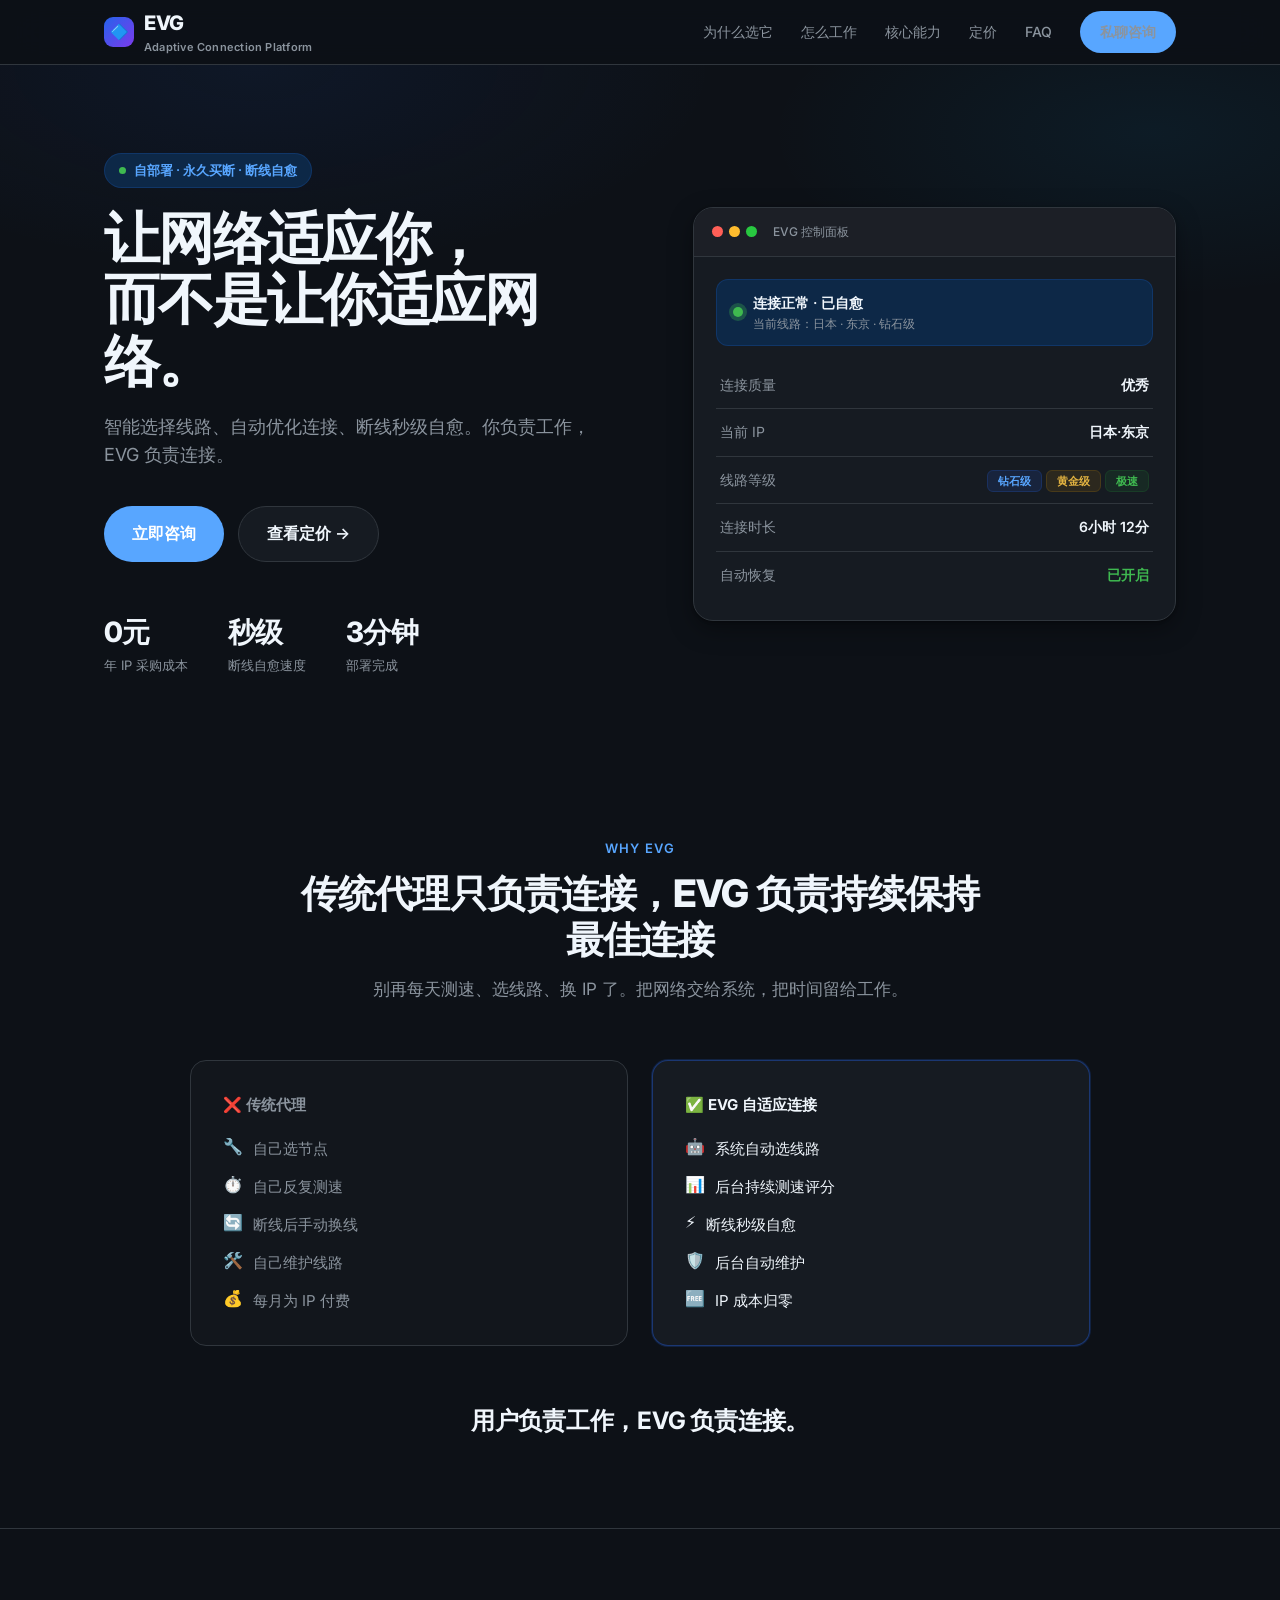
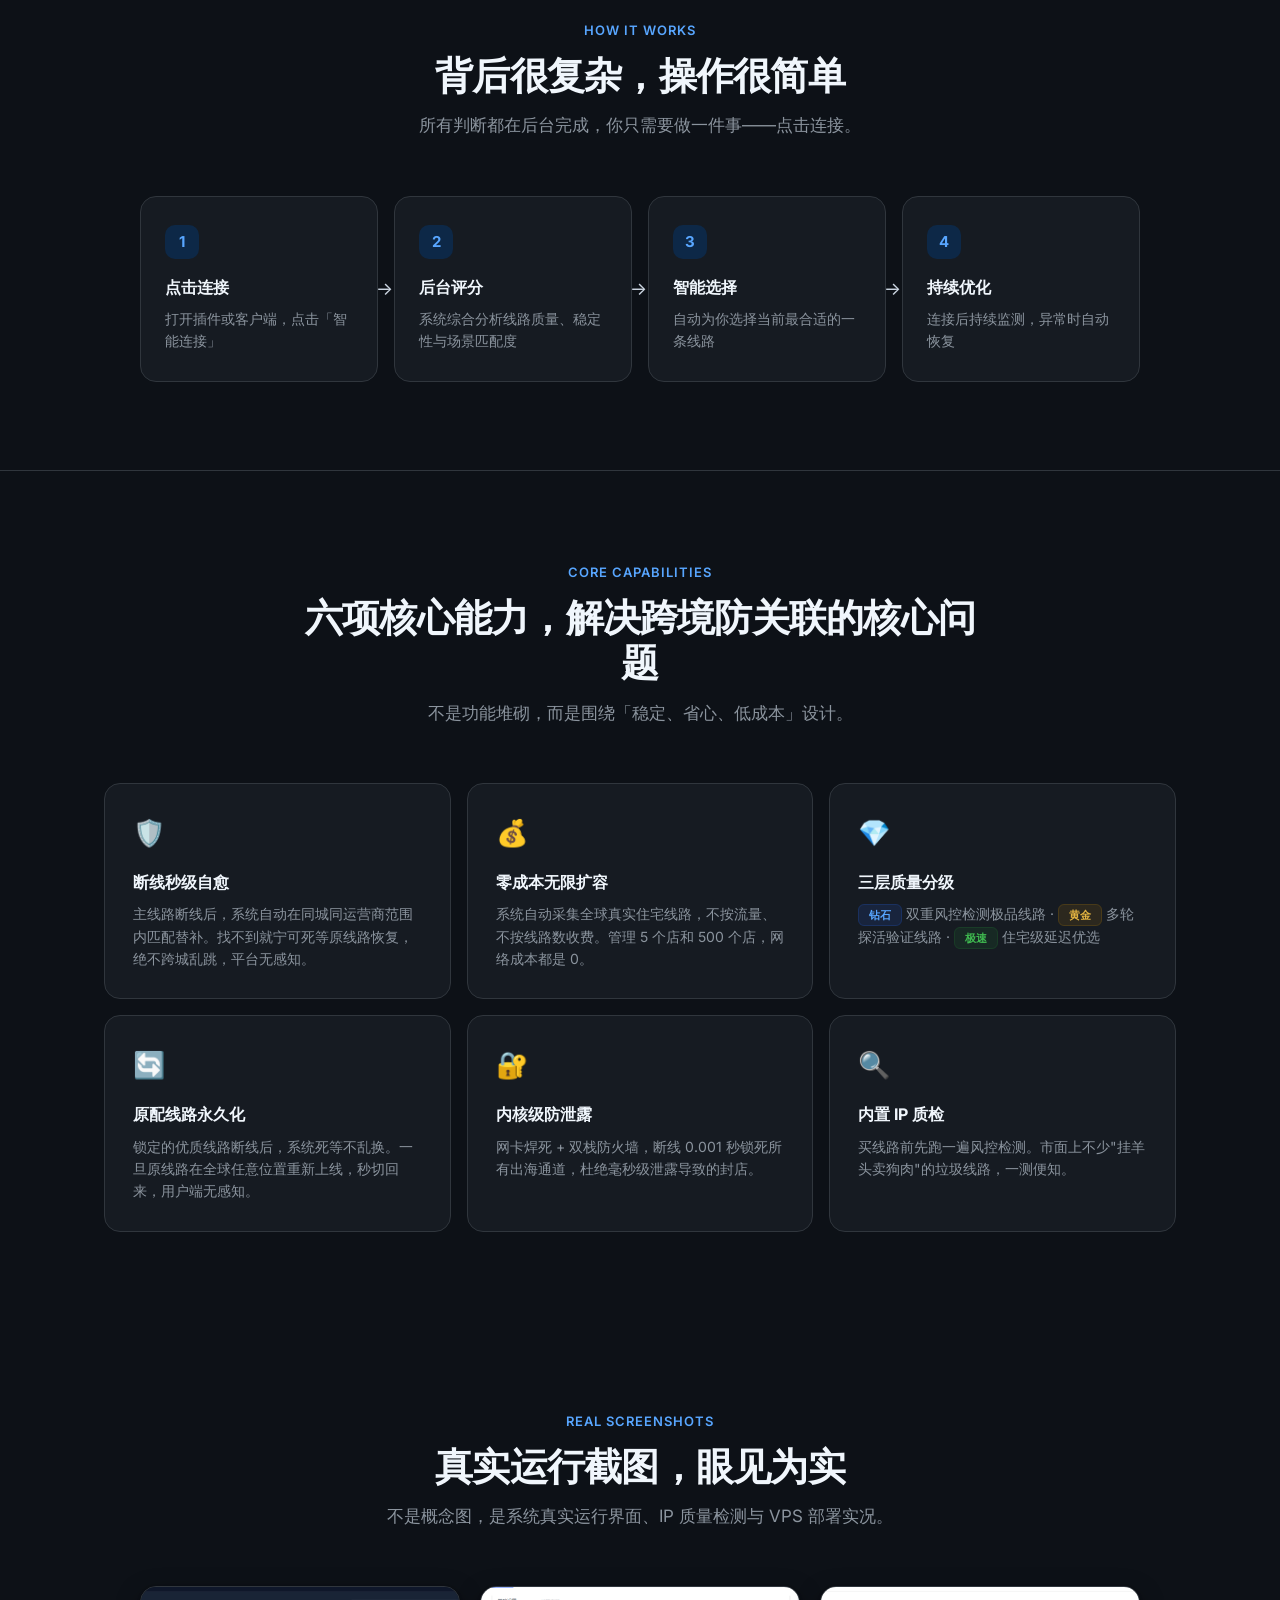
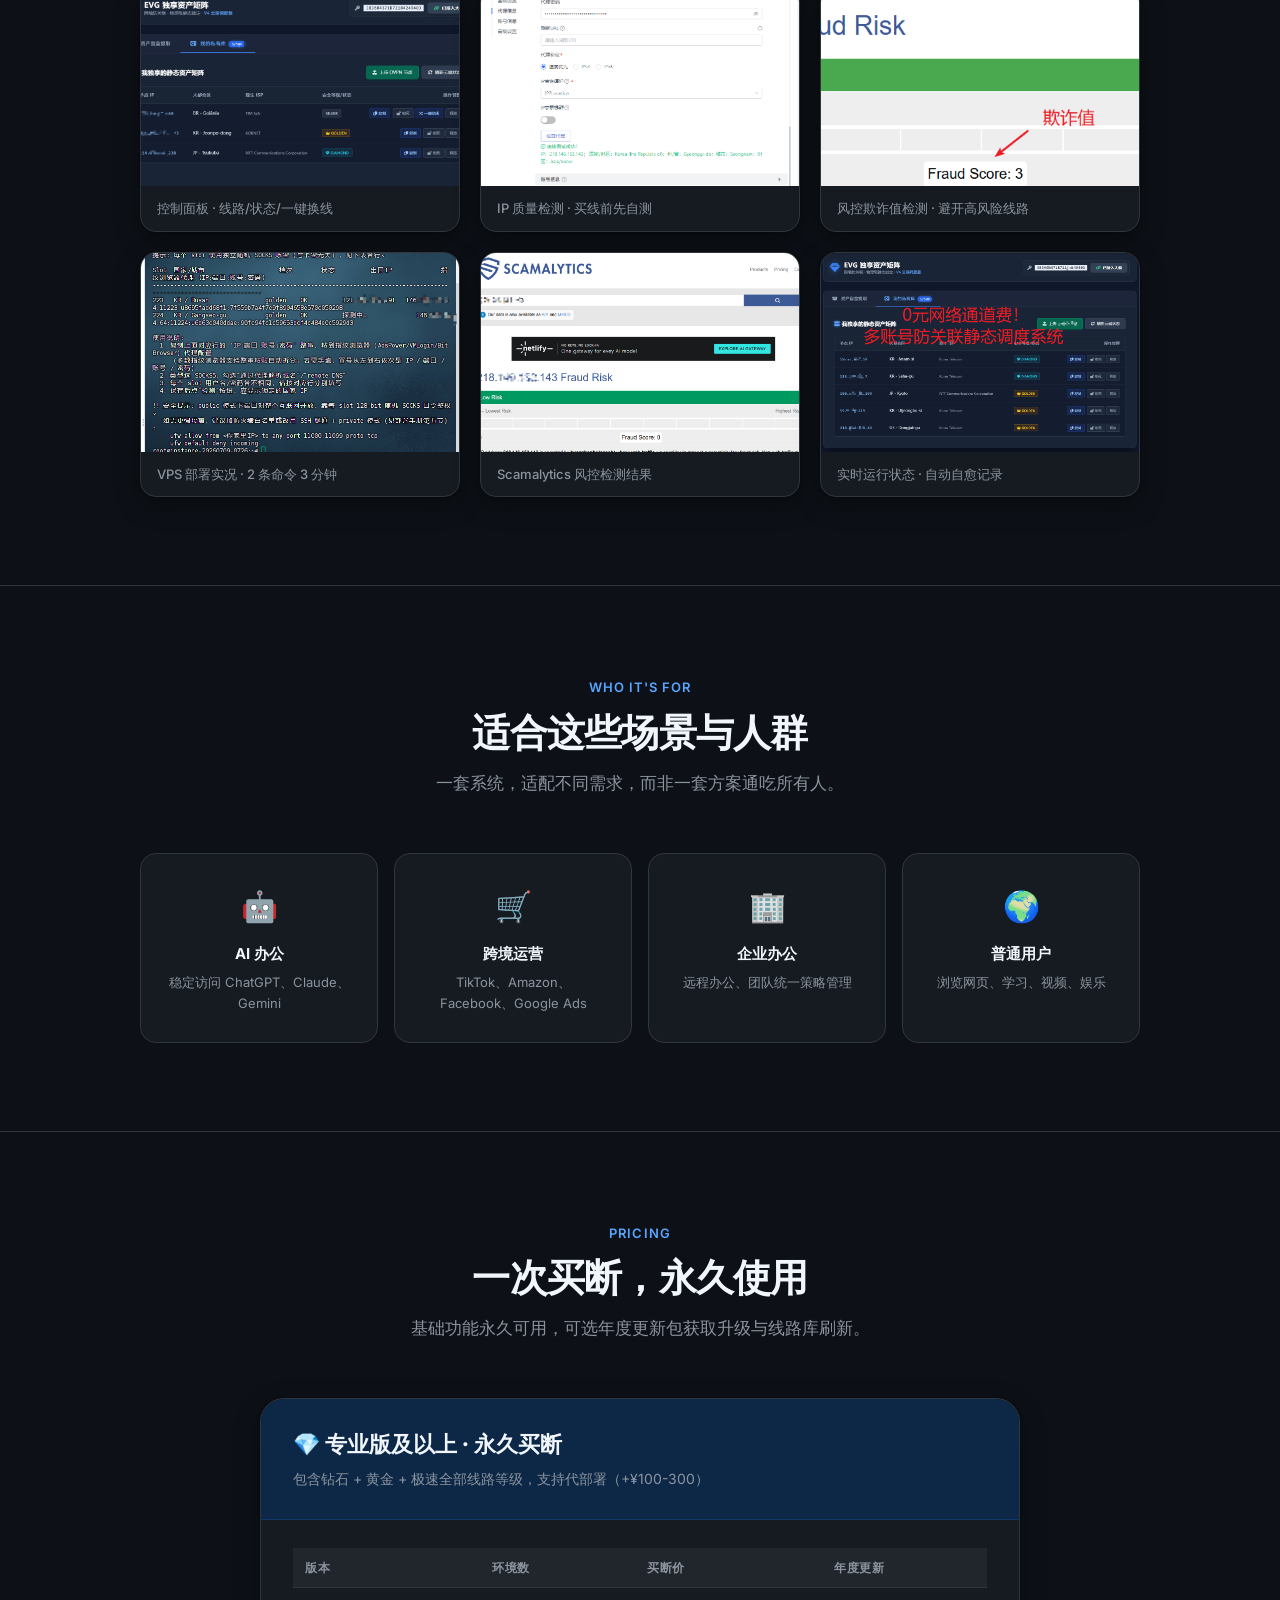
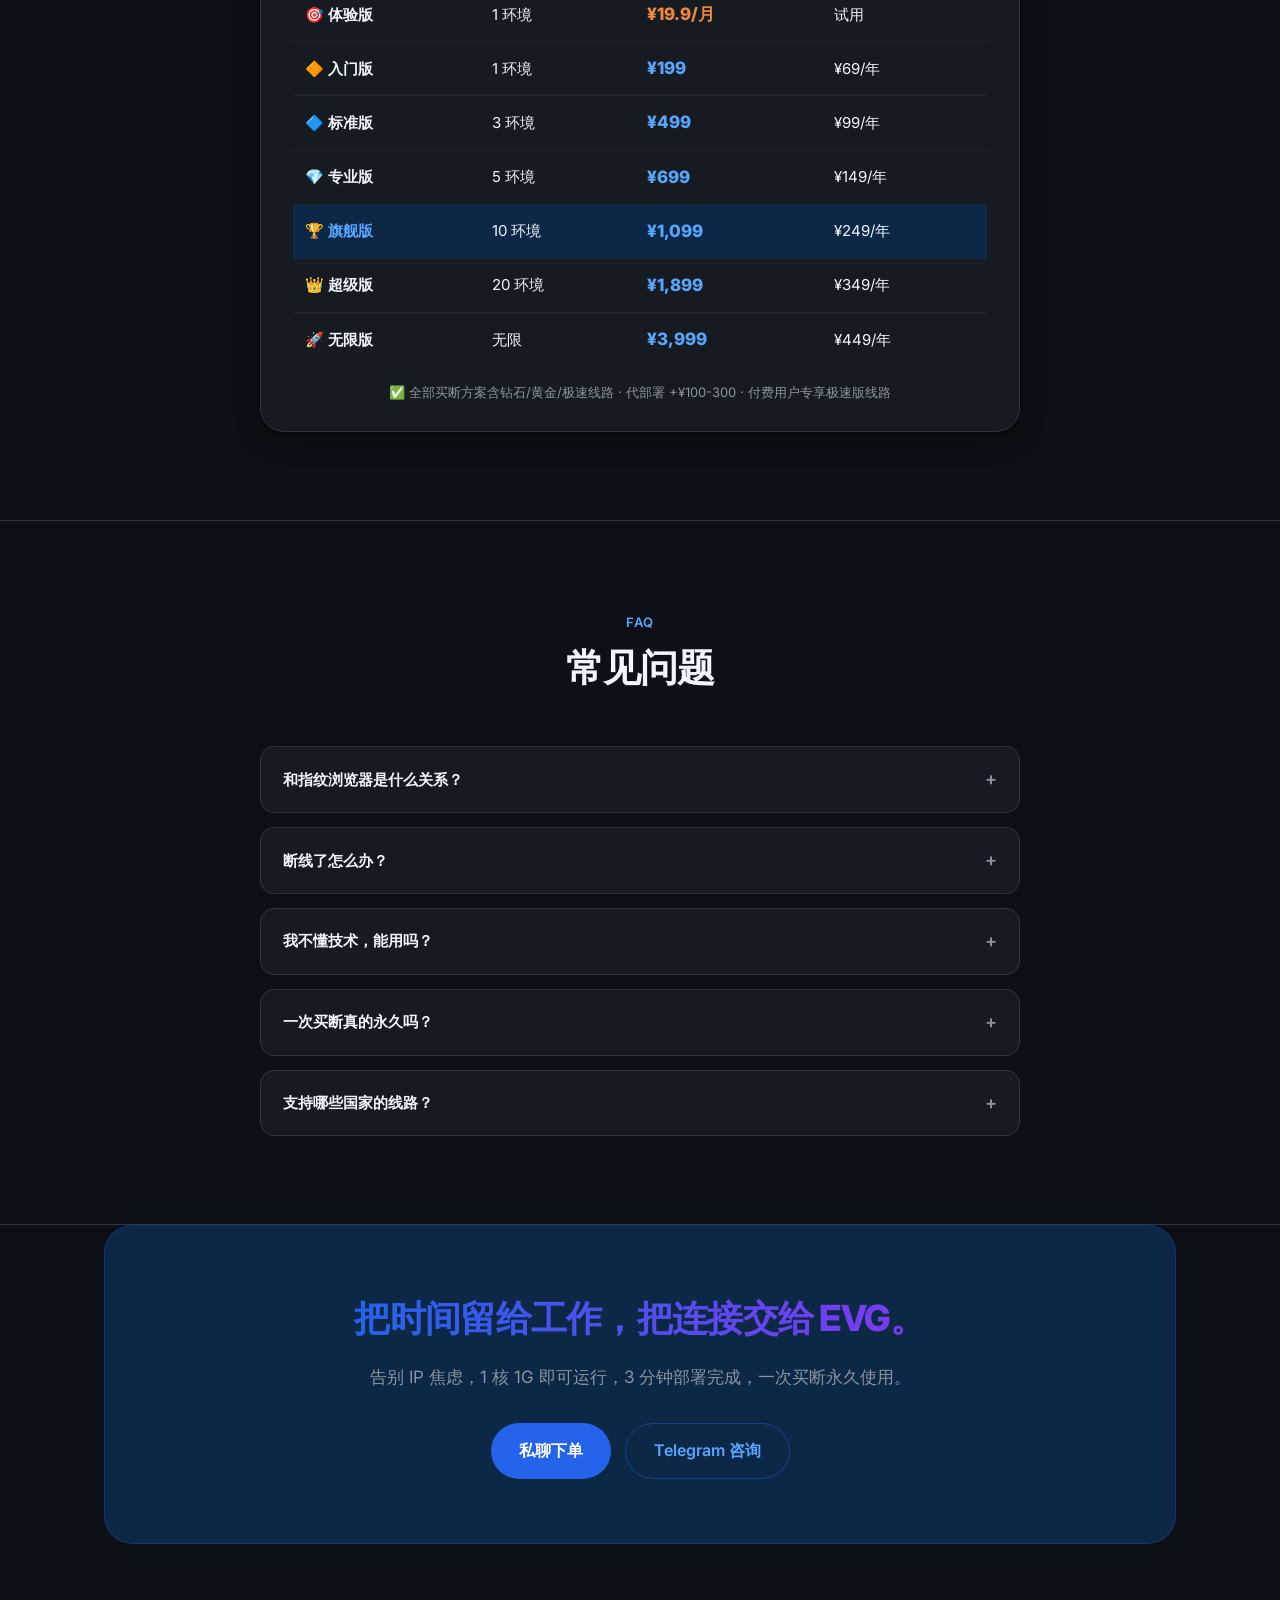
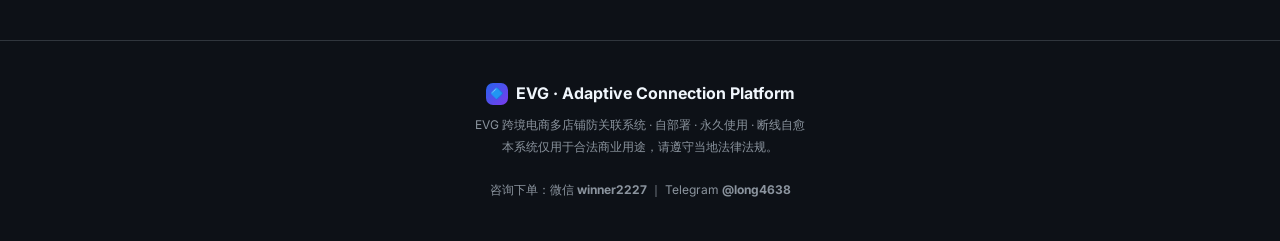
==== evg-landing.html @ 3be9b28b "Add files via upload" ====
<!DOCTYPE html>
<html lang="zh-CN">
<head>
<meta charset="UTF-8">
<meta name="viewport" content="width=device-width, initial-scale=1.0">
<title>EVG — 让网络适应你，而不是让你适应网络</title>
<meta name="description" content="EVG 自部署多店铺网络环境管理系统。自动选择线路、断线自愈、IP 成本归零，一次买断永久使用。">
<link rel="preconnect" href="https://fonts.googleapis.com">
<link rel="preconnect" href="https://fonts.gstatic.com" crossorigin>
<link href="https://fonts.googleapis.com/css2?family=Inter:wght@400;500;600;700;800&display=swap" rel="stylesheet">
<style>
  :root{
    --primary:#58a6ff;
    --primary-deep:#2563eb;
    --primary-soft:#0d2847;
    --accent:#2563eb;
    --success:#3fb950;
    --bg:#0d1117;
    --surface:#161b22;
    --surface-2:#21262d;
    --text:#f0f6fc;
    --muted:#8b949e;
    --border:#30363d;
    --radius:16px;
    --shadow:0 1px 3px rgba(0,0,0,.3),0 8px 24px rgba(0,0,0,.35);
    --maxw:1120px;
  }
  *{margin:0;padding:0;box-sizing:border-box}
  html{scroll-behavior:smooth}
  body{
    font-family:'Inter','HarmonyOS Sans','PingFang SC','Microsoft YaHei',system-ui,-apple-system,sans-serif;
    background:var(--bg);
    color:var(--text);
    line-height:1.6;
    -webkit-font-smoothing:antialiased;
    overflow-x:hidden;
  }
  .container{max-width:var(--maxw);margin:0 auto;padding:0 24px}
  a{color:var(--primary);text-decoration:none}

  /* Navigation */
  .nav{
    position:sticky;top:0;z-index:50;
    background:rgba(13,17,23,.85);
    backdrop-filter:saturate(180%) blur(20px);
    border-bottom:1px solid var(--border);
  }
  .nav-inner{display:flex;align-items:center;justify-content:space-between;height:64px}
  .logo{display:flex;align-items:center;gap:10px;font-weight:800;font-size:20px;letter-spacing:-.02em}
  .logo-mark{
    width:30px;height:30px;border-radius:9px;
    background:linear-gradient(135deg,#2563eb,#7c3aed);
    display:flex;align-items:center;justify-content:center;
    color:#fff;font-size:15px;
  }
  .logo-sub{font-size:11px;font-weight:600;color:var(--muted);letter-spacing:.02em}
  .nav-links{display:flex;gap:28px;align-items:center;font-size:14px;font-weight:500}
  .nav-links a{color:var(--muted);transition:color .2s}
  .nav-links a:hover{color:var(--text)}
  .nav-cta{
    background:var(--primary);color:#fff;font-weight:600;font-size:14px;
    padding:10px 20px;border-radius:999px;transition:background .2s,transform .15s;
  }
  .nav-cta:hover{background:#1d4ed8;transform:translateY(-1px)}
  .hamburger{display:none;cursor:pointer;font-size:24px;background:none;border:none}

  /* Hero */
  .hero{position:relative;padding:88px 0 72px;overflow:hidden}
  .hero-bg{
    position:absolute;inset:0;z-index:0;pointer-events:none;
    background:
      radial-gradient(60% 50% at 20% 0%,rgba(37,99,235,.08),transparent 60%),
      radial-gradient(50% 40% at 90% 10%,rgba(14,165,233,.07),transparent 60%);
  }
  .hero-grid{position:relative;z-index:1;display:grid;grid-template-columns:1.05fr .95fr;gap:56px;align-items:center}
  .hero-eyebrow{
    display:inline-flex;align-items:center;gap:8px;
    font-size:13px;font-weight:600;color:var(--primary);
    background:var(--primary-soft);border:1px solid #1f6feb33;
    padding:6px 14px;border-radius:999px;margin-bottom:20px;
  }
  .hero-eyebrow .dot{width:7px;height:7px;border-radius:50%;background:var(--success);display:inline-block}
  .hero h1{font-size:56px;line-height:1.1;font-weight:800;letter-spacing:-.03em;margin-bottom:20px;color:var(--text)}
  .hero h1 .gradient{background:linear-gradient(90deg,#2563eb,#7c3aed);-webkit-background-clip:text;background-clip:text;color:transparent}
  .hero-sub{font-size:18px;color:var(--muted);max-width:520px;margin-bottom:36px}
  .hero-ctas{display:flex;gap:14px;flex-wrap:wrap}
  .btn{display:inline-flex;align-items:center;gap:8px;font-weight:600;font-size:16px;padding:14px 28px;border-radius:999px;transition:transform .15s,box-shadow .2s,background .2s}
  .btn:hover{transform:translateY(-2px);box-shadow:0 8px 24px rgba(37,99,235,.2)}
  .btn-primary{background:var(--primary);color:#fff}
  .btn-primary:hover{background:#1d4ed8}
  .btn-ghost{background:var(--surface);color:var(--text);border:1px solid var(--border)}
  .btn-ghost:hover{border-color:#58a6ff}
  .hero-stats{display:flex;gap:40px;margin-top:48px}
  .hero-stat .num{font-size:28px;font-weight:800;letter-spacing:-.02em}
  .hero-stat .lbl{font-size:13px;color:var(--muted)}
  .hero-visual{position:relative;z-index:1}
  .panel{
    background:var(--surface);border:1px solid var(--border);border-radius:20px;
    box-shadow:var(--shadow);overflow:hidden;
  }
  .panel-bar{display:flex;align-items:center;gap:6px;padding:14px 18px;border-bottom:1px solid var(--border);background:#1c1f26}
  .panel-bar .pc{width:11px;height:11px;border-radius:50%}
  .panel-bar .pc:nth-child(1){background:#ff5f57}
  .panel-bar .pc:nth-child(2){background:#febc2e}
  .panel-bar .pc:nth-child(3){background:#28c840}
  .panel-bar .title{margin-left:10px;font-size:12px;color:var(--muted);font-weight:500}
  .panel-body{padding:22px}
  .status-row{display:flex;align-items:center;gap:10px;background:var(--primary-soft);border:1px solid #1f6feb33;border-radius:12px;padding:12px 16px;margin-bottom:16px}
  .status-dot{width:10px;height:10px;border-radius:50%;background:var(--success);position:relative}
  .status-dot::after{content:'';position:absolute;inset:-4px;border-radius:50%;background:var(--success);opacity:.3;animation:pulse 2s infinite}
  @keyframes pulse{0%,100%{transform:scale(1);opacity:.3}50%{transform:scale(1.6);opacity:.1}}
  .status-text{font-size:14px;font-weight:600}
  .status-text small{display:block;font-weight:400;color:var(--muted);font-size:12px}
  .conn-row{display:flex;justify-content:space-between;align-items:center;padding:12px 4px;border-bottom:1px solid var(--border);font-size:14px}
  .conn-row:last-child{border-bottom:none}
  .conn-row .k{color:var(--muted)}
  .conn-row .v{font-weight:600;color:var(--text)}
  .status-text{font-size:14px;font-weight:600;color:var(--text)}
  .badge{font-size:11px;font-weight:700;padding:3px 10px;border-radius:6px}
  .badge-diamond{background:#2563eb22;color:#58a6ff;border:1px solid #2563eb33}
  .badge-gold{background:#bb800922;color:#e3b341;border:1px solid #bb800933}
  .badge-speed{background:#23863622;color:#3fb950;border:1px solid #23863633}

  /* Sections */
  section{padding:88px 0}
  .sec-head{text-align:center;max-width:680px;margin:0 auto 56px}
  .sec-eyebrow{display:inline-block;font-size:13px;font-weight:600;color:var(--primary);letter-spacing:.08em;text-transform:uppercase;margin-bottom:12px}
  .sec-head h2{font-size:38px;font-weight:800;letter-spacing:-.02em;margin-bottom:14px;line-height:1.2}
  .sec-head p{font-size:17px;color:var(--muted)}

  /* Comparison */
  .compare{display:grid;grid-template-columns:1fr 1fr;gap:24px;max-width:900px;margin:0 auto}
  .comp-card{background:var(--surface);border:1px solid var(--border);border-radius:var(--radius);padding:32px}
  .comp-card.old{background:#12161c}
  .comp-title{font-size:15px;font-weight:700;margin-bottom:20px;display:flex;align-items:center;gap:8px;color:var(--text)}
  .comp-card.old .comp-title{color:var(--muted)}
  .comp-card.new{border-color:#2563eb66;box-shadow:0 0 0 1px #2563eb33}
  .comp-list{list-style:none;display:flex;flex-direction:column;gap:14px}
  .comp-list li{display:flex;gap:10px;font-size:15px;color:var(--muted);align-items:flex-start}
  .comp-card.new .comp-list li{color:var(--text)}
  .comp-list .icon{font-size:16px;line-height:1.2}
  .tagline{margin:56px auto 0;text-align:center;font-size:24px;font-weight:700;letter-spacing:-.01em}

  /* Steps */
  .steps{display:grid;grid-template-columns:repeat(4,1fr);gap:16px;max-width:1000px;margin:0 auto}
  .step{background:var(--surface);border:1px solid var(--border);border-radius:var(--radius);padding:28px 24px;position:relative}
  .step-num{width:34px;height:34px;border-radius:10px;background:var(--primary-soft);color:var(--primary);font-weight:700;font-size:15px;display:flex;align-items:center;justify-content:center;margin-bottom:16px}
  .step h4{font-size:16px;font-weight:700;margin-bottom:8px;color:var(--text)}
  .step p{font-size:14px;color:var(--muted)}
  .step-arrow{position:absolute;right:-16px;top:50%;transform:translateY(-50%);color:#cbd5e1;font-size:18px}

  /* Features */
  .features{display:grid;grid-template-columns:repeat(3,1fr);gap:16px}
  .feature{background:var(--surface);border:1px solid var(--border);border-radius:var(--radius);padding:28px;transition:transform .2s,box-shadow .2s}
  .feature:hover{transform:translateY(-4px);box-shadow:var(--shadow)}
  .feature .fi{font-size:26px;margin-bottom:16px;display:inline-block}
  .feature h4{font-size:16px;font-weight:700;margin-bottom:8px;color:var(--text)}
  .feature p{font-size:14px;color:var(--muted)}

  /* Screenshots */
  .shots{display:grid;grid-template-columns:repeat(3,1fr);gap:20px;max-width:1000px;margin:0 auto}
  .shot{background:var(--surface);border:1px solid var(--border);border-radius:var(--radius);overflow:hidden;box-shadow:var(--shadow);transition:transform .2s,box-shadow .2s}
  .shot:hover{transform:translateY(-4px);box-shadow:0 12px 32px rgba(0,0,0,.4)}
  .shot img{width:100%;display:block;aspect-ratio:16/10;object-fit:cover;background:#1c1f26}
  .shot figcaption{padding:12px 16px;font-size:13px;font-weight:500;color:var(--muted)}

  /* Use cases */
  .cases{display:grid;grid-template-columns:repeat(4,1fr);gap:16px;max-width:1000px;margin:0 auto}
  .case{background:var(--surface);border:1px solid var(--border);border-radius:var(--radius);padding:28px 24px;text-align:center}
  .case .ci{font-size:30px;margin-bottom:12px}
  .case h4{font-size:15px;font-weight:700;margin-bottom:6px;color:var(--text)}
  .case p{font-size:13px;color:var(--muted)}

  /* Products */
  .products{display:flex;justify-content:center;align-items:center;gap:12px;flex-wrap:wrap;max-width:900px;margin:0 auto}
  .prod{background:var(--surface);border:1px solid var(--border);border-radius:999px;padding:12px 26px;font-weight:600;font-size:15px;display:flex;align-items:center;gap:8px;color:var(--text)}
  .prod .dot{width:6px;height:6px;border-radius:50%;background:var(--primary)}
  .prod-arrow{color:#3d444d;font-size:20px}

  /* Pricing */
  .pricing{max-width:760px;margin:0 auto}
  .price-card{background:var(--surface);border:1px solid var(--border);border-radius:24px;overflow:hidden;box-shadow:var(--shadow)}
  .price-head{background:var(--primary-soft);border-bottom:1px solid #1f6feb33;color:var(--text);padding:28px 32px}
  .price-head h3{font-size:22px;font-weight:800;margin-bottom:6px}
  .price-head p{font-size:14px;color:var(--muted)}
  .price-body{padding:28px 32px}
  .pricing table{width:100%;border-collapse:collapse;font-size:15px}
  .pricing th{text-align:left;font-size:12px;font-weight:600;color:var(--muted);text-transform:uppercase;letter-spacing:.05em;padding:10px 12px;border-bottom:1px solid var(--border);background:var(--surface-2)}
  .pricing td{padding:13px 12px;border-bottom:1px solid #21262d}
  .pricing tr:last-child td{border-bottom:none}
  .pricing .plan{font-weight:700;color:var(--text)}
  .pricing .price{font-weight:800;color:var(--primary);font-size:17px}
  .pricing .trial{color:#f0883e}
  .pricing .hit td{background:var(--primary-soft)}
  .pricing .hit .plan{color:var(--primary)}
  .price-note{margin-top:16px;font-size:13px;color:var(--muted);text-align:center}

  /* CTA */
  .cta-section{background:var(--primary-soft);border:1px solid #1f6feb33;border-radius:28px;padding:64px 40px;text-align:center}
  .cta-section h2{font-size:36px;font-weight:800;letter-spacing:-.02em;margin-bottom:16px;color:var(--text)}
  .cta-section h2 .gradient{background:linear-gradient(90deg,#2563eb,#7c3aed);-webkit-background-clip:text;background-clip:text;color:transparent}
  .cta-section p{font-size:17px;color:var(--muted);max-width:560px;margin:0 auto 32px}
  .cta-btns{display:flex;gap:14px;justify-content:center;flex-wrap:wrap}
  .cta-btns .btn-white{background:var(--primary-deep);color:#fff;font-weight:700}
  .cta-btns .btn-white:hover{background:#1d4ed8}
  .cta-btns .btn-ghost-white{background:transparent;color:var(--primary);border:1.5px solid #2563eb66}
  .cta-btns .btn-ghost-white:hover{background:rgba(37,99,235,.08)}

  /* FAQ */
  .faq{max-width:760px;margin:0 auto;display:flex;flex-direction:column;gap:14px}
  .faq-item{background:var(--surface);border:1px solid var(--border);border-radius:14px;overflow:hidden}
  .faq-q{padding:18px 22px;font-weight:600;font-size:15px;cursor:pointer;display:flex;justify-content:space-between;align-items:center;user-select:none;color:var(--text)}
  .faq-q .plus{color:var(--muted);font-size:18px;transition:transform .2s}
  .faq-item.open .faq-q .plus{transform:rotate(45deg)}
  .faq-a{max-height:0;overflow:hidden;transition:max-height .3s ease}
  .faq-item.open .faq-a{max-height:200px}
  .faq-a p{padding:0 22px 18px;font-size:14px;color:var(--muted)}

  /* Footer */
  .footer{border-top:1px solid var(--border);padding:40px 0;text-align:center}
  .footer .flogo{display:flex;justify-content:center;align-items:center;gap:8px;font-weight:700;font-size:16px;margin-bottom:8px;color:var(--text)}
  .footer .flogo .logo-mark{width:22px;height:22px;font-size:11px;border-radius:7px}
  .footer .sub{font-size:12px;color:var(--muted);max-width:600px;margin:0 auto;line-height:1.8}

  @media (max-width:900px){
    .hero{padding:64px 0 56px}
    .hero h1{font-size:40px}
    .hero-grid{grid-template-columns:1fr;gap:40px}
    .nav-links{display:none}
    .hamburger{display:block}
    .features,.cases{grid-template-columns:1fr 1fr}
    .steps{grid-template-columns:1fr 1fr}
    .step-arrow{display:none}
    .shots{grid-template-columns:1fr 1fr}
  }
  @media (max-width:600px){
    .hero h1{font-size:32px}
    .hero-stats{gap:24px;flex-wrap:wrap}
    .features,.cases,.steps{grid-template-columns:1fr}
    .compare{grid-template-columns:1fr}
    .sec-head h2{font-size:30px}
  }
</style>
</head>
<body>

<nav class="nav">
  <div class="container nav-inner">
    <div class="logo">
      <div class="logo-mark">🔷</div>
      <div>
        <div>EVG</div>
        <div class="logo-sub">Adaptive Connection Platform</div>
      </div>
    </div>
    <div class="nav-links">
      <a href="#why">为什么选它</a>
      <a href="#how">怎么工作</a>
      <a href="#features">核心能力</a>
      <a href="#pricing">定价</a>
      <a href="#faq">FAQ</a>
      <a href="https://t.me/long4638" target="_blank" rel="noopener" class="nav-cta">私聊咨询</a>
    </div>
    <button class="hamburger" onclick="document.querySelector('.nav-links').style.display='flex'">☰</button>
  </div>
</nav>

<header class="hero">
  <div class="hero-bg"></div>
  <div class="container">
    <div class="hero-grid">
      <div class="hero-text">
        <span class="hero-eyebrow"><span class="dot"></span> 自部署 · 永久买断 · 断线自愈</span>
        <h1>让网络适应你，<br>而不是让你适应网络。</h1>
        <p class="hero-sub">智能选择线路、自动优化连接、断线秒级自愈。你负责工作，EVG 负责连接。</p>
        <div class="hero-ctas">
          <a href="https://t.me/long4638" target="_blank" rel="noopener" class="btn btn-primary">立即咨询</a>
          <a href="#pricing" class="btn btn-ghost">查看定价 →</a>
        </div>
        <div class="hero-stats">
          <div class="hero-stat"><div class="num">0元</div><div class="lbl">年 IP 采购成本</div></div>
          <div class="hero-stat"><div class="num">秒级</div><div class="lbl">断线自愈速度</div></div>
          <div class="hero-stat"><div class="num">3分钟</div><div class="lbl">部署完成</div></div>
        </div>
      </div>
      <div class="hero-visual">
        <div class="panel">
          <div class="panel-bar">
            <span class="pc"></span><span class="pc"></span><span class="pc"></span>
            <span class="title">EVG 控制面板</span>
          </div>
          <div class="panel-body">
            <div class="status-row">
              <span class="status-dot"></span>
              <div class="status-text">连接正常 · 已自愈
                <small>当前线路：日本 · 东京 · 钻石级</small>
              </div>
            </div>
            <div class="conn-row"><span class="k">连接质量</span><span class="v">优秀</span></div>
            <div class="conn-row"><span class="k">当前 IP</span><span class="v">日本·东京</span></div>
            <div class="conn-row"><span class="k">线路等级</span><span><span class="badge badge-diamond">钻石级</span> <span class="badge badge-gold">黄金级</span> <span class="badge badge-speed">极速</span></span></div>
            <div class="conn-row"><span class="k">连接时长</span><span class="v">6小时 12分</span></div>
            <div class="conn-row"><span class="k">自动恢复</span><span class="v" style="color:var(--success)">已开启</span></div>
          </div>
        </div>
      </div>
    </div>
  </div>
</header>

<section id="why">
  <div class="container">
    <div class="sec-head">
      <span class="sec-eyebrow">Why EVG</span>
      <h2>传统代理只负责连接，EVG 负责持续保持最佳连接</h2>
      <p>别再每天测速、选线路、换 IP 了。把网络交给系统，把时间留给工作。</p>
    </div>
    <div class="compare">
      <div class="comp-card old">
        <div class="comp-title">❌ 传统代理</div>
        <ul class="comp-list">
          <li><span class="icon">🔧</span> 自己选节点</li>
          <li><span class="icon">⏱️</span> 自己反复测速</li>
          <li><span class="icon">🔄</span> 断线后手动换线</li>
          <li><span class="icon">🛠️</span> 自己维护线路</li>
          <li><span class="icon">💰</span> 每月为 IP 付费</li>
        </ul>
      </div>
      <div class="comp-card new">
        <div class="comp-title">✅ EVG 自适应连接</div>
        <ul class="comp-list">
          <li><span class="icon">🤖</span> 系统自动选线路</li>
          <li><span class="icon">📊</span> 后台持续测速评分</li>
          <li><span class="icon">⚡</span> 断线秒级自愈</li>
          <li><span class="icon">🛡️</span> 后台自动维护</li>
          <li><span class="icon">🆓</span> IP 成本归零</li>
        </ul>
      </div>
    </div>
    <div class="tagline">用户负责工作，EVG 负责连接。</div>
  </div>
</section>

<section id="how" style="background:#0d1117;border-top:1px solid var(--border);border-bottom:1px solid var(--border)">
  <div class="container">
    <div class="sec-head">
      <span class="sec-eyebrow">How it works</span>
      <h2>背后很复杂，操作很简单</h2>
      <p>所有判断都在后台完成，你只需要做一件事——点击连接。</p>
    </div>
    <div class="steps">
      <div class="step"><div class="step-num">1</div><h4>点击连接</h4><p>打开插件或客户端，点击「智能连接」</p><span class="step-arrow">→</span></div>
      <div class="step"><div class="step-num">2</div><h4>后台评分</h4><p>系统综合分析线路质量、稳定性与场景匹配度</p><span class="step-arrow">→</span></div>
      <div class="step"><div class="step-num">3</div><h4>智能选择</h4><p>自动为你选择当前最合适的一条线路</p><span class="step-arrow">→</span></div>
      <div class="step"><div class="step-num">4</div><h4>持续优化</h4><p>连接后持续监测，异常时自动恢复</p></div>
    </div>
  </div>
</section>

<section id="features">
  <div class="container">
    <div class="sec-head">
      <span class="sec-eyebrow">Core Capabilities</span>
      <h2>六项核心能力，解决跨境防关联的核心问题</h2>
      <p>不是功能堆砌，而是围绕「稳定、省心、低成本」设计。</p>
    </div>
    <div class="features">
      <div class="feature"><span class="fi">🛡️</span><h4>断线秒级自愈</h4><p>主线路断线后，系统自动在同城同运营商范围内匹配替补。找不到就宁可死等原线路恢复，绝不跨城乱跳，平台无感知。</p></div>
      <div class="feature"><span class="fi">💰</span><h4>零成本无限扩容</h4><p>系统自动采集全球真实住宅线路，不按流量、不按线路数收费。管理 5 个店和 500 个店，网络成本都是 0。</p></div>
      <div class="feature"><span class="fi">💎</span><h4>三层质量分级</h4><p><span class="badge badge-diamond">钻石</span> 双重风控检测极品线路 · <span class="badge badge-gold">黄金</span> 多轮探活验证线路 · <span class="badge badge-speed">极速</span> 住宅级延迟优选</p></div>
      <div class="feature"><span class="fi">🔄</span><h4>原配线路永久化</h4><p>锁定的优质线路断线后，系统死等不乱换。一旦原线路在全球任意位置重新上线，秒切回来，用户端无感知。</p></div>
      <div class="feature"><span class="fi">🔐</span><h4>内核级防泄露</h4><p>网卡焊死 + 双栈防火墙，断线 0.001 秒锁死所有出海通道，杜绝毫秒级泄露导致的封店。</p></div>
      <div class="feature"><span class="fi">🔍</span><h4>内置 IP 质检</h4><p>买线路前先跑一遍风控检测。市面上不少"挂羊头卖狗肉"的垃圾线路，一测便知。</p></div>
    </div>
  </div>
</section>

<section id="screens">
  <div class="container">
    <div class="sec-head">
      <span class="sec-eyebrow">Real Screenshots</span>
      <h2>真实运行截图，眼见为实</h2>
      <p>不是概念图，是系统真实运行界面、IP 质量检测与 VPS 部署实况。</p>
    </div>
    <div class="shots">
      <figure class="shot">
        <img src="images/面板.png" alt="EVG 控制面板" loading="lazy">
        <figcaption>控制面板 · 线路/状态/一键换线</figcaption>
      </figure>
      <figure class="shot">
        <img src="images/检测.png" alt="IP 质量检测" loading="lazy">
        <figcaption>IP 质量检测 · 买线前先自测</figcaption>
      </figure>
      <figure class="shot">
        <img src="images/欺诈值2.png" alt="欺诈值检测" loading="lazy">
        <figcaption>风控欺诈值检测 · 避开高风险线路</figcaption>
      </figure>
      <figure class="shot">
        <img src="images/vps.png" alt="VPS 部署" loading="lazy">
        <figcaption>VPS 部署实况 · 2 条命令 3 分钟</figcaption>
      </figure>
      <figure class="shot">
        <img src="images/scamalytics检测.png" alt="Scamalytics 检测" loading="lazy">
        <figcaption>Scamalytics 风控检测结果</figcaption>
      </figure>
      <figure class="shot">
        <img src="images/rw面板1-87.png" alt="面板运行状态" loading="lazy">
        <figcaption>实时运行状态 · 自动自愈记录</figcaption>
      </figure>
    </div>
  </div>
</section>

<section id="cases" style="background:#0d1117;border-top:1px solid var(--border);border-bottom:1px solid var(--border)">
  <div class="container">
    <div class="sec-head">
      <span class="sec-eyebrow">Who it's for</span>
      <h2>适合这些场景与人群</h2>
      <p>一套系统，适配不同需求，而非一套方案通吃所有人。</p>
    </div>
    <div class="cases">
      <div class="case"><div class="ci">🤖</div><h4>AI 办公</h4><p>稳定访问 ChatGPT、Claude、Gemini</p></div>
      <div class="case"><div class="ci">🛒</div><h4>跨境运营</h4><p>TikTok、Amazon、Facebook、Google Ads</p></div>
      <div class="case"><div class="ci">🏢</div><h4>企业办公</h4><p>远程办公、团队统一策略管理</p></div>
      <div class="case"><div class="ci">🌍</div><h4>普通用户</h4><p>浏览网页、学习、视频、娱乐</p></div>
    </div>
  </div>
</section>

<section id="pricing">
  <div class="container">
    <div class="sec-head">
      <span class="sec-eyebrow">Pricing</span>
      <h2>一次买断，永久使用</h2>
      <p>基础功能永久可用，可选年度更新包获取升级与线路库刷新。</p>
    </div>
    <div class="pricing">
      <div class="price-card">
        <div class="price-head">
          <h3>💎 专业版及以上 · 永久买断</h3>
          <p>包含钻石 + 黄金 + 极速全部线路等级，支持代部署（+¥100-300）</p>
        </div>
        <div class="price-body">
          <table>
            <thead><tr><th>版本</th><th>环境数</th><th>买断价</th><th>年度更新</th></tr></thead>
            <tbody>
              <tr><td class="plan">🎯 体验版</td><td>1 环境</td><td class="price trial">¥19.9/月</td><td>试用</td></tr>
              <tr><td class="plan">🔶 入门版</td><td>1 环境</td><td class="price">¥199</td><td>¥69/年</td></tr>
              <tr><td class="plan">🔷 标准版</td><td>3 环境</td><td class="price">¥499</td><td>¥99/年</td></tr>
              <tr><td class="plan">💎 专业版</td><td>5 环境</td><td class="price">¥699</td><td>¥149/年</td></tr>
              <tr class="hit"><td class="plan">🏆 旗舰版</td><td>10 环境</td><td class="price">¥1,099</td><td>¥249/年</td></tr>
              <tr><td class="plan">👑 超级版</td><td>20 环境</td><td class="price">¥1,899</td><td>¥349/年</td></tr>
              <tr><td class="plan">🚀 无限版</td><td>无限</td><td class="price">¥3,999</td><td>¥449/年</td></tr>
            </tbody>
          </table>
          <div class="price-note">✅ 全部买断方案含钻石/黄金/极速线路 · 代部署 +¥100-300 · 付费用户专享极速版线路</div>
        </div>
      </div>
    </div>
  </div>
</section>

<section id="faq" style="background:#0d1117;border-top:1px solid var(--border);border-bottom:1px solid var(--border)">
  <div class="container">
    <div class="sec-head">
      <span class="sec-eyebrow">FAQ</span>
      <h2>常见问题</h2>
    </div>
    <div class="faq">
      <div class="faq-item">
        <div class="faq-q">和指纹浏览器是什么关系？<span class="plus">+</span></div>
        <div class="faq-a"><p>指纹浏览器管「浏览器环境隔离」，EVG 管「底层线路调度」，两者搭配使用效果最佳。EVG 也可以独立使用（配合桌面客户端或手机客户端）。</p></div>
      </div>
      <div class="faq-item">
        <div class="faq-q">断线了怎么办？<span class="plus">+</span></div>
        <div class="faq-a"><p>系统内置自愈机制——主线路断线后自动在同城同运营商范围内匹配替补，找不到就死等原线路恢复。平台看来你就是一个偶尔断电重启路由器的真实住户。</p></div>
      </div>
      <div class="faq-item">
        <div class="faq-q">我不懂技术，能用吗？<span class="plus">+</span></div>
        <div class="faq-a"><p>可以。提供代部署服务（+¥100-300），帮你装好、调通、交付。或者按教程执行 2 条命令即可完成安装。</p></div>
      </div>
      <div class="faq-item">
        <div class="faq-q">一次买断真的永久吗？<span class="plus">+</span></div>
        <div class="faq-a"><p>基础功能永久可用。年度更新包（非必须）提供：系统版本升级 + 线路库持续刷新 + 新功能解锁。</p></div>
      </div>
      <div class="faq-item">
        <div class="faq-q">支持哪些国家的线路？<span class="plus">+</span></div>
        <div class="faq-a"><p>覆盖全球多个主流国家/地区，包括日本、韩国、美国、欧洲等。系统会根据你的目标市场自动优选最佳线路。</p></div>
      </div>
    </div>
  </div>
</section>

<section class="container" style="padding-bottom:96px">
  <div class="cta-section">
    <h2><span class="gradient">把时间留给工作，把连接交给 EVG。</span></h2>
    <p>告别 IP 焦虑，1 核 1G 即可运行，3 分钟部署完成，一次买断永久使用。</p>
    <div class="cta-btns">
      <a href="https://t.me/long4638" target="_blank" rel="noopener" class="btn btn-white">私聊下单</a>
      <a href="https://t.me/long4638" target="_blank" rel="noopener" class="btn btn-ghost-white">Telegram 咨询</a>
    </div>
  </div>
</section>

<footer class="footer">
  <div class="container">
    <div class="flogo"><div class="logo-mark">🔷</div> EVG · Adaptive Connection Platform</div>
    <div class="sub">EVG 跨境电商多店铺防关联系统 · 自部署 · 永久使用 · 断线自愈<br>本系统仅用于合法商业用途，请遵守当地法律法规。<br><br>咨询下单：微信 <strong>winner2227</strong> ｜ Telegram <strong>@long4638</strong></div>
  </div>
</footer>

<script>
  // FAQ accordion
  document.querySelectorAll('.faq-q').forEach(function(q){
    q.addEventListener('click',function(){
      var item=q.parentElement;
      var isOpen=item.classList.contains('open');
      // close all
      document.querySelectorAll('.faq-item').forEach(function(i){i.classList.remove('open')});
      // toggle clicked
      if(!isOpen)item.classList.add('open');
    });
  });
  // nav mobile toggle
  document.querySelector('.hamburger').addEventListener('click',function(){
    var l=document.querySelector('.nav-links');
    l.style.display = l.style.display==='flex' ? 'none' : 'flex';
    l.style.flexDirection='column'; l.style.alignItems='flex-start'; l.style.padding='16px 0';
  });
</script>
</body>
</html>
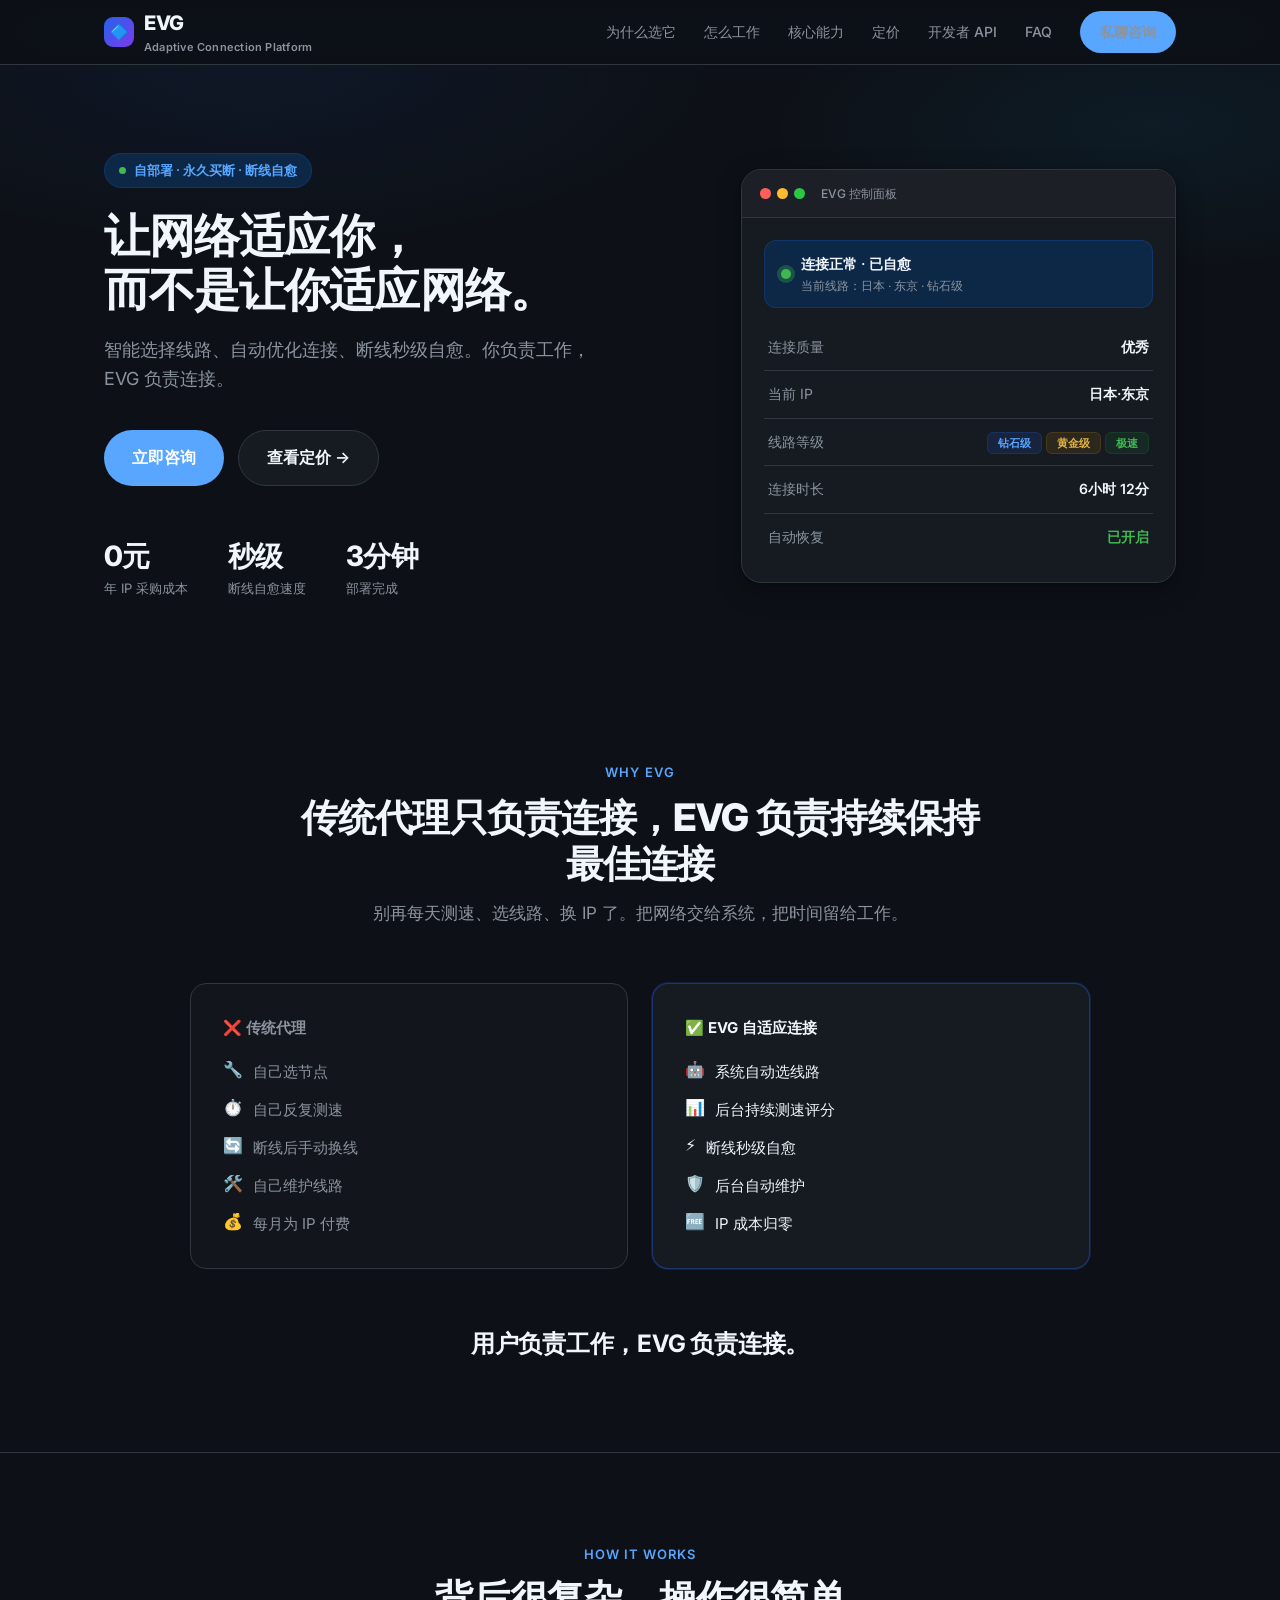
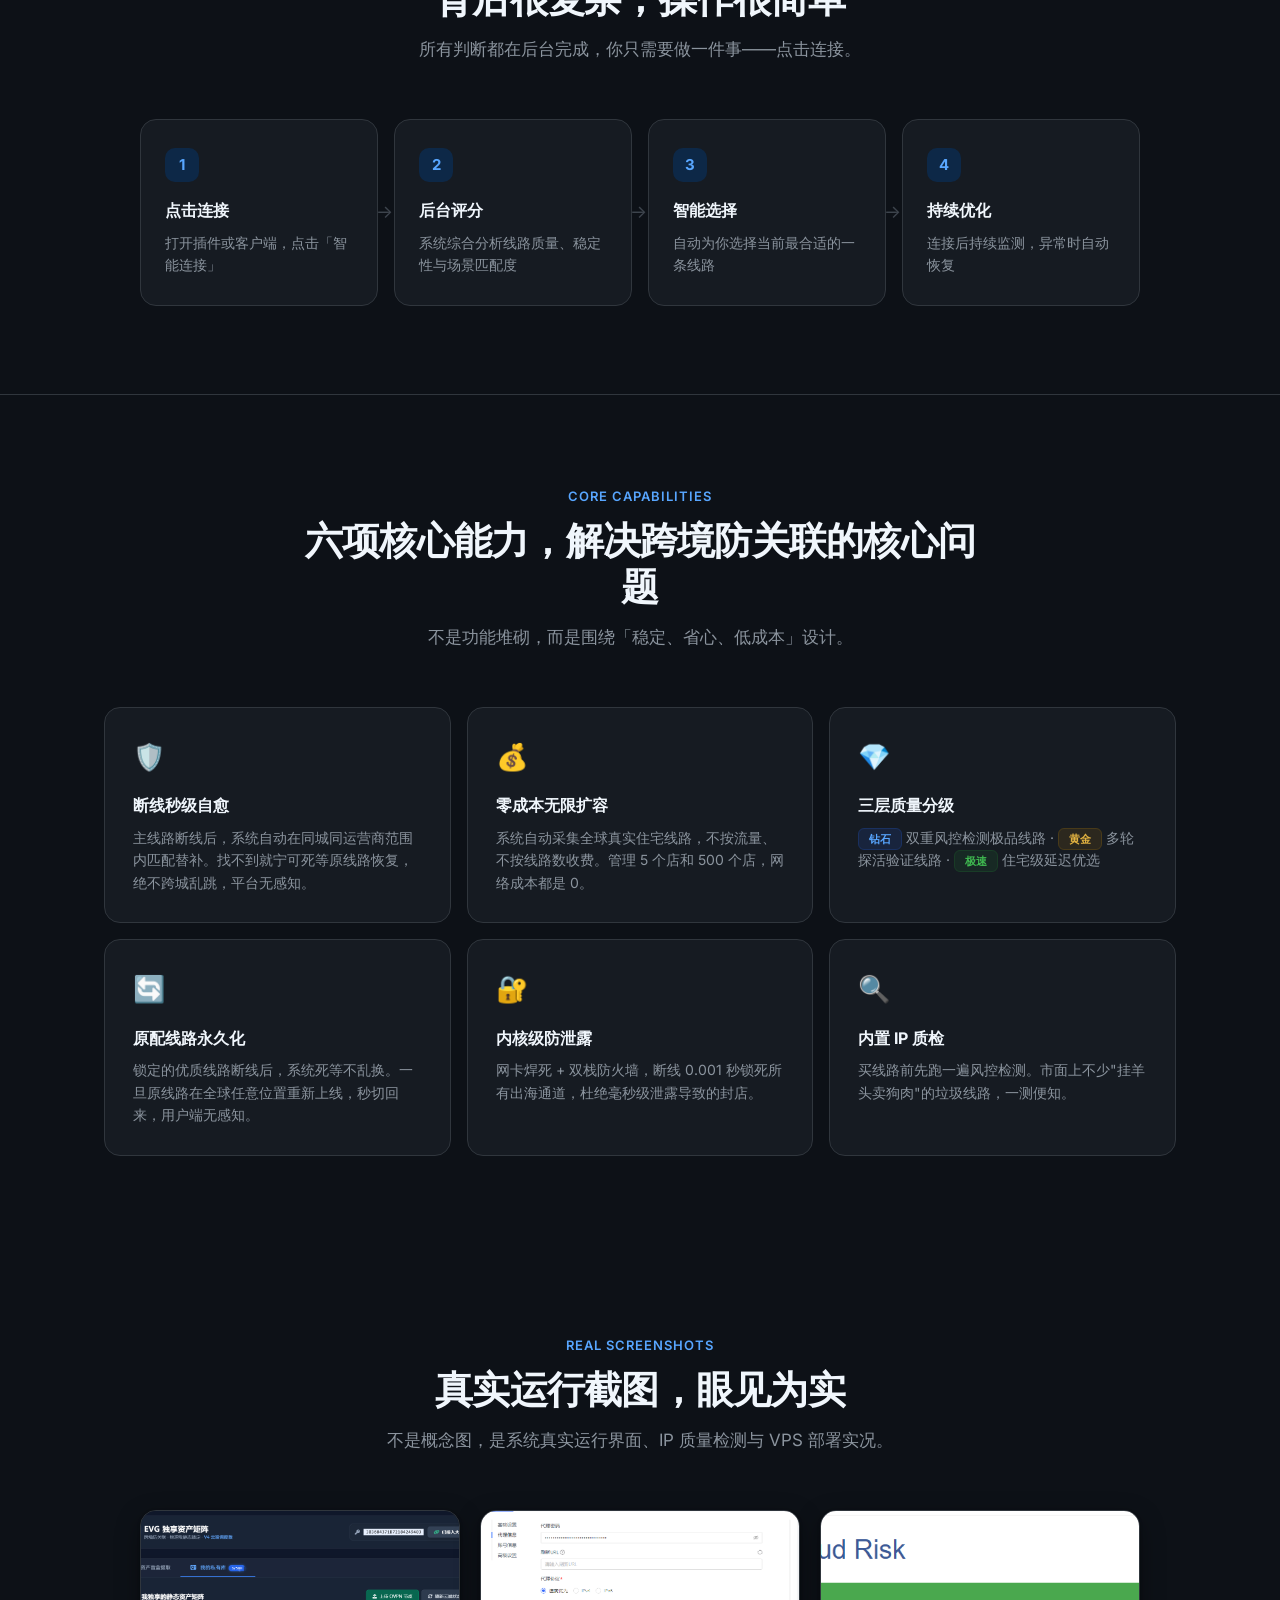
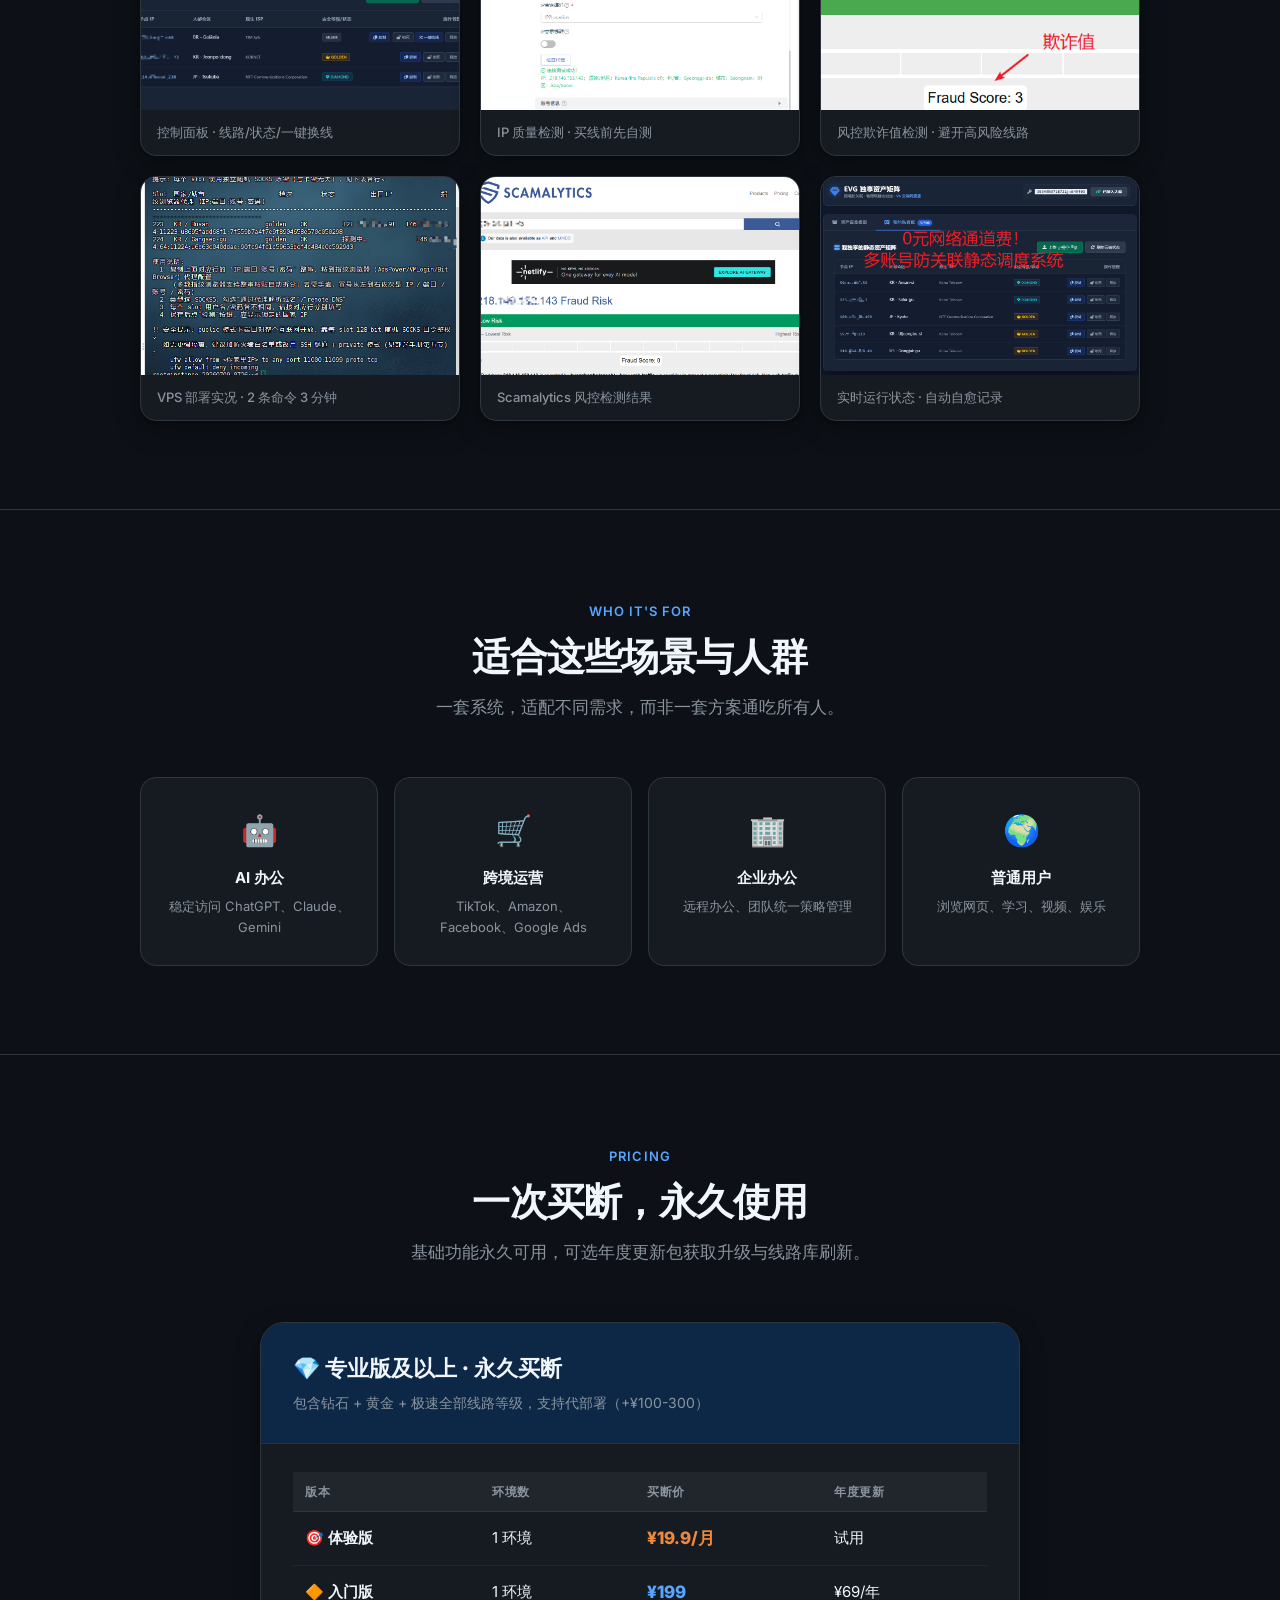
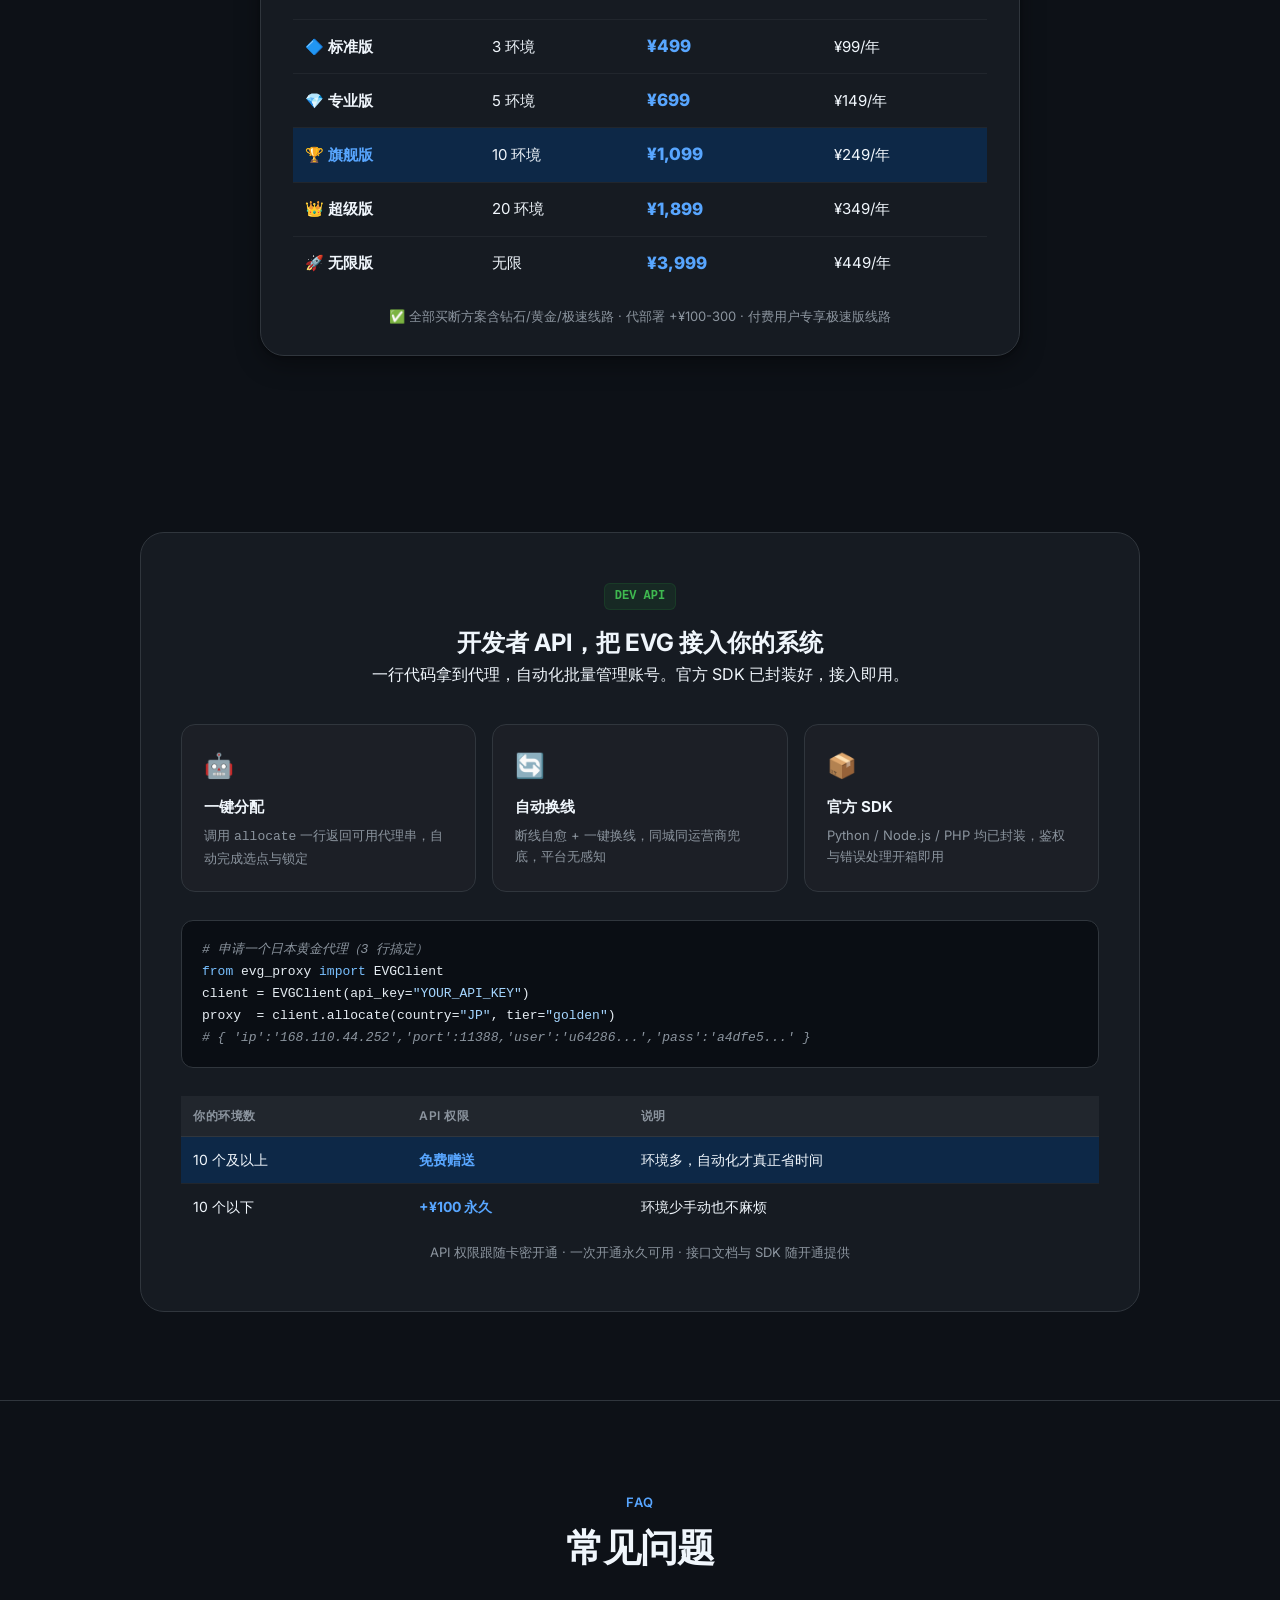
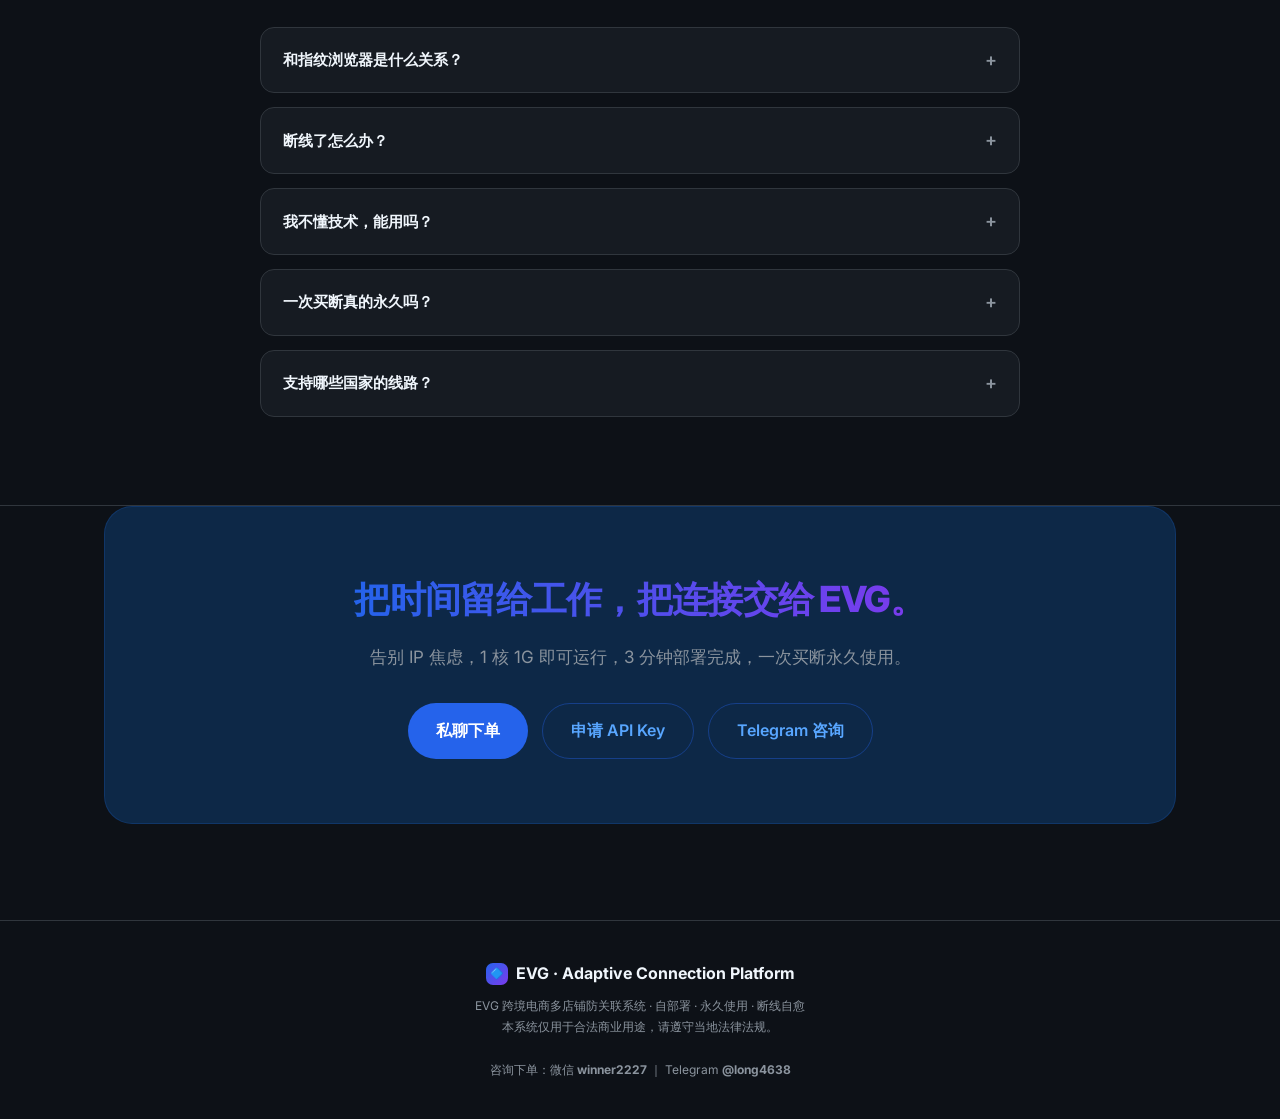
==== commit b2f7383f: "Add files via upload" ====
--- a/evg-landing.html
+++ b/evg-landing.html
@@ -8,239 +8,7 @@
 <link rel="preconnect" href="https://fonts.googleapis.com">
 <link rel="preconnect" href="https://fonts.gstatic.com" crossorigin>
 <link href="https://fonts.googleapis.com/css2?family=Inter:wght@400;500;600;700;800&display=swap" rel="stylesheet">
-<style>
-  :root{
-    --primary:#58a6ff;
-    --primary-deep:#2563eb;
-    --primary-soft:#0d2847;
-    --accent:#2563eb;
-    --success:#3fb950;
-    --bg:#0d1117;
-    --surface:#161b22;
-    --surface-2:#21262d;
-    --text:#f0f6fc;
-    --muted:#8b949e;
-    --border:#30363d;
-    --radius:16px;
-    --shadow:0 1px 3px rgba(0,0,0,.3),0 8px 24px rgba(0,0,0,.35);
-    --maxw:1120px;
-  }
-  *{margin:0;padding:0;box-sizing:border-box}
-  html{scroll-behavior:smooth}
-  body{
-    font-family:'Inter','HarmonyOS Sans','PingFang SC','Microsoft YaHei',system-ui,-apple-system,sans-serif;
-    background:var(--bg);
-    color:var(--text);
-    line-height:1.6;
-    -webkit-font-smoothing:antialiased;
-    overflow-x:hidden;
-  }
-  .container{max-width:var(--maxw);margin:0 auto;padding:0 24px}
-  a{color:var(--primary);text-decoration:none}
-
-  /* Navigation */
-  .nav{
-    position:sticky;top:0;z-index:50;
-    background:rgba(13,17,23,.85);
-    backdrop-filter:saturate(180%) blur(20px);
-    border-bottom:1px solid var(--border);
-  }
-  .nav-inner{display:flex;align-items:center;justify-content:space-between;height:64px}
-  .logo{display:flex;align-items:center;gap:10px;font-weight:800;font-size:20px;letter-spacing:-.02em}
-  .logo-mark{
-    width:30px;height:30px;border-radius:9px;
-    background:linear-gradient(135deg,#2563eb,#7c3aed);
-    display:flex;align-items:center;justify-content:center;
-    color:#fff;font-size:15px;
-  }
-  .logo-sub{font-size:11px;font-weight:600;color:var(--muted);letter-spacing:.02em}
-  .nav-links{display:flex;gap:28px;align-items:center;font-size:14px;font-weight:500}
-  .nav-links a{color:var(--muted);transition:color .2s}
-  .nav-links a:hover{color:var(--text)}
-  .nav-cta{
-    background:var(--primary);color:#fff;font-weight:600;font-size:14px;
-    padding:10px 20px;border-radius:999px;transition:background .2s,transform .15s;
-  }
-  .nav-cta:hover{background:#1d4ed8;transform:translateY(-1px)}
-  .hamburger{display:none;cursor:pointer;font-size:24px;background:none;border:none}
-
-  /* Hero */
-  .hero{position:relative;padding:88px 0 72px;overflow:hidden}
-  .hero-bg{
-    position:absolute;inset:0;z-index:0;pointer-events:none;
-    background:
-      radial-gradient(60% 50% at 20% 0%,rgba(37,99,235,.08),transparent 60%),
-      radial-gradient(50% 40% at 90% 10%,rgba(14,165,233,.07),transparent 60%);
-  }
-  .hero-grid{position:relative;z-index:1;display:grid;grid-template-columns:1.05fr .95fr;gap:56px;align-items:center}
-  .hero-eyebrow{
-    display:inline-flex;align-items:center;gap:8px;
-    font-size:13px;font-weight:600;color:var(--primary);
-    background:var(--primary-soft);border:1px solid #1f6feb33;
-    padding:6px 14px;border-radius:999px;margin-bottom:20px;
-  }
-  .hero-eyebrow .dot{width:7px;height:7px;border-radius:50%;background:var(--success);display:inline-block}
-  .hero h1{font-size:56px;line-height:1.1;font-weight:800;letter-spacing:-.03em;margin-bottom:20px;color:var(--text)}
-  .hero h1 .gradient{background:linear-gradient(90deg,#2563eb,#7c3aed);-webkit-background-clip:text;background-clip:text;color:transparent}
-  .hero-sub{font-size:18px;color:var(--muted);max-width:520px;margin-bottom:36px}
-  .hero-ctas{display:flex;gap:14px;flex-wrap:wrap}
-  .btn{display:inline-flex;align-items:center;gap:8px;font-weight:600;font-size:16px;padding:14px 28px;border-radius:999px;transition:transform .15s,box-shadow .2s,background .2s}
-  .btn:hover{transform:translateY(-2px);box-shadow:0 8px 24px rgba(37,99,235,.2)}
-  .btn-primary{background:var(--primary);color:#fff}
-  .btn-primary:hover{background:#1d4ed8}
-  .btn-ghost{background:var(--surface);color:var(--text);border:1px solid var(--border)}
-  .btn-ghost:hover{border-color:#58a6ff}
-  .hero-stats{display:flex;gap:40px;margin-top:48px}
-  .hero-stat .num{font-size:28px;font-weight:800;letter-spacing:-.02em}
-  .hero-stat .lbl{font-size:13px;color:var(--muted)}
-  .hero-visual{position:relative;z-index:1}
-  .panel{
-    background:var(--surface);border:1px solid var(--border);border-radius:20px;
-    box-shadow:var(--shadow);overflow:hidden;
-  }
-  .panel-bar{display:flex;align-items:center;gap:6px;padding:14px 18px;border-bottom:1px solid var(--border);background:#1c1f26}
-  .panel-bar .pc{width:11px;height:11px;border-radius:50%}
-  .panel-bar .pc:nth-child(1){background:#ff5f57}
-  .panel-bar .pc:nth-child(2){background:#febc2e}
-  .panel-bar .pc:nth-child(3){background:#28c840}
-  .panel-bar .title{margin-left:10px;font-size:12px;color:var(--muted);font-weight:500}
-  .panel-body{padding:22px}
-  .status-row{display:flex;align-items:center;gap:10px;background:var(--primary-soft);border:1px solid #1f6feb33;border-radius:12px;padding:12px 16px;margin-bottom:16px}
-  .status-dot{width:10px;height:10px;border-radius:50%;background:var(--success);position:relative}
-  .status-dot::after{content:'';position:absolute;inset:-4px;border-radius:50%;background:var(--success);opacity:.3;animation:pulse 2s infinite}
-  @keyframes pulse{0%,100%{transform:scale(1);opacity:.3}50%{transform:scale(1.6);opacity:.1}}
-  .status-text{font-size:14px;font-weight:600}
-  .status-text small{display:block;font-weight:400;color:var(--muted);font-size:12px}
-  .conn-row{display:flex;justify-content:space-between;align-items:center;padding:12px 4px;border-bottom:1px solid var(--border);font-size:14px}
-  .conn-row:last-child{border-bottom:none}
-  .conn-row .k{color:var(--muted)}
-  .conn-row .v{font-weight:600;color:var(--text)}
-  .status-text{font-size:14px;font-weight:600;color:var(--text)}
-  .badge{font-size:11px;font-weight:700;padding:3px 10px;border-radius:6px}
-  .badge-diamond{background:#2563eb22;color:#58a6ff;border:1px solid #2563eb33}
-  .badge-gold{background:#bb800922;color:#e3b341;border:1px solid #bb800933}
-  .badge-speed{background:#23863622;color:#3fb950;border:1px solid #23863633}
-
-  /* Sections */
-  section{padding:88px 0}
-  .sec-head{text-align:center;max-width:680px;margin:0 auto 56px}
-  .sec-eyebrow{display:inline-block;font-size:13px;font-weight:600;color:var(--primary);letter-spacing:.08em;text-transform:uppercase;margin-bottom:12px}
-  .sec-head h2{font-size:38px;font-weight:800;letter-spacing:-.02em;margin-bottom:14px;line-height:1.2}
-  .sec-head p{font-size:17px;color:var(--muted)}
-
-  /* Comparison */
-  .compare{display:grid;grid-template-columns:1fr 1fr;gap:24px;max-width:900px;margin:0 auto}
-  .comp-card{background:var(--surface);border:1px solid var(--border);border-radius:var(--radius);padding:32px}
-  .comp-card.old{background:#12161c}
-  .comp-title{font-size:15px;font-weight:700;margin-bottom:20px;display:flex;align-items:center;gap:8px;color:var(--text)}
-  .comp-card.old .comp-title{color:var(--muted)}
-  .comp-card.new{border-color:#2563eb66;box-shadow:0 0 0 1px #2563eb33}
-  .comp-list{list-style:none;display:flex;flex-direction:column;gap:14px}
-  .comp-list li{display:flex;gap:10px;font-size:15px;color:var(--muted);align-items:flex-start}
-  .comp-card.new .comp-list li{color:var(--text)}
-  .comp-list .icon{font-size:16px;line-height:1.2}
-  .tagline{margin:56px auto 0;text-align:center;font-size:24px;font-weight:700;letter-spacing:-.01em}
-
-  /* Steps */
-  .steps{display:grid;grid-template-columns:repeat(4,1fr);gap:16px;max-width:1000px;margin:0 auto}
-  .step{background:var(--surface);border:1px solid var(--border);border-radius:var(--radius);padding:28px 24px;position:relative}
-  .step-num{width:34px;height:34px;border-radius:10px;background:var(--primary-soft);color:var(--primary);font-weight:700;font-size:15px;display:flex;align-items:center;justify-content:center;margin-bottom:16px}
-  .step h4{font-size:16px;font-weight:700;margin-bottom:8px;color:var(--text)}
-  .step p{font-size:14px;color:var(--muted)}
-  .step-arrow{position:absolute;right:-16px;top:50%;transform:translateY(-50%);color:#cbd5e1;font-size:18px}
-
-  /* Features */
-  .features{display:grid;grid-template-columns:repeat(3,1fr);gap:16px}
-  .feature{background:var(--surface);border:1px solid var(--border);border-radius:var(--radius);padding:28px;transition:transform .2s,box-shadow .2s}
-  .feature:hover{transform:translateY(-4px);box-shadow:var(--shadow)}
-  .feature .fi{font-size:26px;margin-bottom:16px;display:inline-block}
-  .feature h4{font-size:16px;font-weight:700;margin-bottom:8px;color:var(--text)}
-  .feature p{font-size:14px;color:var(--muted)}
-
-  /* Screenshots */
-  .shots{display:grid;grid-template-columns:repeat(3,1fr);gap:20px;max-width:1000px;margin:0 auto}
-  .shot{background:var(--surface);border:1px solid var(--border);border-radius:var(--radius);overflow:hidden;box-shadow:var(--shadow);transition:transform .2s,box-shadow .2s}
-  .shot:hover{transform:translateY(-4px);box-shadow:0 12px 32px rgba(0,0,0,.4)}
-  .shot img{width:100%;display:block;aspect-ratio:16/10;object-fit:cover;background:#1c1f26}
-  .shot figcaption{padding:12px 16px;font-size:13px;font-weight:500;color:var(--muted)}
-
-  /* Use cases */
-  .cases{display:grid;grid-template-columns:repeat(4,1fr);gap:16px;max-width:1000px;margin:0 auto}
-  .case{background:var(--surface);border:1px solid var(--border);border-radius:var(--radius);padding:28px 24px;text-align:center}
-  .case .ci{font-size:30px;margin-bottom:12px}
-  .case h4{font-size:15px;font-weight:700;margin-bottom:6px;color:var(--text)}
-  .case p{font-size:13px;color:var(--muted)}
-
-  /* Products */
-  .products{display:flex;justify-content:center;align-items:center;gap:12px;flex-wrap:wrap;max-width:900px;margin:0 auto}
-  .prod{background:var(--surface);border:1px solid var(--border);border-radius:999px;padding:12px 26px;font-weight:600;font-size:15px;display:flex;align-items:center;gap:8px;color:var(--text)}
-  .prod .dot{width:6px;height:6px;border-radius:50%;background:var(--primary)}
-  .prod-arrow{color:#3d444d;font-size:20px}
-
-  /* Pricing */
-  .pricing{max-width:760px;margin:0 auto}
-  .price-card{background:var(--surface);border:1px solid var(--border);border-radius:24px;overflow:hidden;box-shadow:var(--shadow)}
-  .price-head{background:var(--primary-soft);border-bottom:1px solid #1f6feb33;color:var(--text);padding:28px 32px}
-  .price-head h3{font-size:22px;font-weight:800;margin-bottom:6px}
-  .price-head p{font-size:14px;color:var(--muted)}
-  .price-body{padding:28px 32px}
-  .pricing table{width:100%;border-collapse:collapse;font-size:15px}
-  .pricing th{text-align:left;font-size:12px;font-weight:600;color:var(--muted);text-transform:uppercase;letter-spacing:.05em;padding:10px 12px;border-bottom:1px solid var(--border);background:var(--surface-2)}
-  .pricing td{padding:13px 12px;border-bottom:1px solid #21262d}
-  .pricing tr:last-child td{border-bottom:none}
-  .pricing .plan{font-weight:700;color:var(--text)}
-  .pricing .price{font-weight:800;color:var(--primary);font-size:17px}
-  .pricing .trial{color:#f0883e}
-  .pricing .hit td{background:var(--primary-soft)}
-  .pricing .hit .plan{color:var(--primary)}
-  .price-note{margin-top:16px;font-size:13px;color:var(--muted);text-align:center}
-
-  /* CTA */
-  .cta-section{background:var(--primary-soft);border:1px solid #1f6feb33;border-radius:28px;padding:64px 40px;text-align:center}
-  .cta-section h2{font-size:36px;font-weight:800;letter-spacing:-.02em;margin-bottom:16px;color:var(--text)}
-  .cta-section h2 .gradient{background:linear-gradient(90deg,#2563eb,#7c3aed);-webkit-background-clip:text;background-clip:text;color:transparent}
-  .cta-section p{font-size:17px;color:var(--muted);max-width:560px;margin:0 auto 32px}
-  .cta-btns{display:flex;gap:14px;justify-content:center;flex-wrap:wrap}
-  .cta-btns .btn-white{background:var(--primary-deep);color:#fff;font-weight:700}
-  .cta-btns .btn-white:hover{background:#1d4ed8}
-  .cta-btns .btn-ghost-white{background:transparent;color:var(--primary);border:1.5px solid #2563eb66}
-  .cta-btns .btn-ghost-white:hover{background:rgba(37,99,235,.08)}
-
-  /* FAQ */
-  .faq{max-width:760px;margin:0 auto;display:flex;flex-direction:column;gap:14px}
-  .faq-item{background:var(--surface);border:1px solid var(--border);border-radius:14px;overflow:hidden}
-  .faq-q{padding:18px 22px;font-weight:600;font-size:15px;cursor:pointer;display:flex;justify-content:space-between;align-items:center;user-select:none;color:var(--text)}
-  .faq-q .plus{color:var(--muted);font-size:18px;transition:transform .2s}
-  .faq-item.open .faq-q .plus{transform:rotate(45deg)}
-  .faq-a{max-height:0;overflow:hidden;transition:max-height .3s ease}
-  .faq-item.open .faq-a{max-height:200px}
-  .faq-a p{padding:0 22px 18px;font-size:14px;color:var(--muted)}
-
-  /* Footer */
-  .footer{border-top:1px solid var(--border);padding:40px 0;text-align:center}
-  .footer .flogo{display:flex;justify-content:center;align-items:center;gap:8px;font-weight:700;font-size:16px;margin-bottom:8px;color:var(--text)}
-  .footer .flogo .logo-mark{width:22px;height:22px;font-size:11px;border-radius:7px}
-  .footer .sub{font-size:12px;color:var(--muted);max-width:600px;margin:0 auto;line-height:1.8}
-
-  @media (max-width:900px){
-    .hero{padding:64px 0 56px}
-    .hero h1{font-size:40px}
-    .hero-grid{grid-template-columns:1fr;gap:40px}
-    .nav-links{display:none}
-    .hamburger{display:block}
-    .features,.cases{grid-template-columns:1fr 1fr}
-    .steps{grid-template-columns:1fr 1fr}
-    .step-arrow{display:none}
-    .shots{grid-template-columns:1fr 1fr}
-  }
-  @media (max-width:600px){
-    .hero h1{font-size:32px}
-    .hero-stats{gap:24px;flex-wrap:wrap}
-    .features,.cases,.steps{grid-template-columns:1fr}
-    .compare{grid-template-columns:1fr}
-    .sec-head h2{font-size:30px}
-  }
-</style>
+<link rel="stylesheet" href="css/style.css">
 </head>
 <body>
 
@@ -258,6 +26,7 @@
       <a href="#how">怎么工作</a>
       <a href="#features">核心能力</a>
       <a href="#pricing">定价</a>
+      <a href="#api">开发者 API</a>
       <a href="#faq">FAQ</a>
       <a href="https://t.me/long4638" target="_blank" rel="noopener" class="nav-cta">私聊咨询</a>
     </div>
@@ -460,6 +229,38 @@
   </div>
 </section>
 
+<section id="api">
+  <div class="container">
+    <div class="api-section">
+      <div class="api-head">
+        <span class="code-tag">DEV API</span>
+        <h2>开发者 API，把 EVG 接入你的系统</h2>
+        <p>一行代码拿到代理，自动化批量管理账号。官方 SDK 已封装好，接入即用。</p>
+      </div>
+      <div class="api-features">
+        <div class="api-feature"><span class="fi">🤖</span><h4>一键分配</h4><p>调用 <code>allocate</code> 一行返回可用代理串，自动完成选点与锁定</p></div>
+        <div class="api-feature"><span class="fi">🔄</span><h4>自动换线</h4><p>断线自愈 + 一键换线，同城同运营商兜底，平台无感知</p></div>
+        <div class="api-feature"><span class="fi">📦</span><h4>官方 SDK</h4><p>Python / Node.js / PHP 均已封装，鉴权与错误处理开箱即用</p></div>
+      </div>
+      <div class="codebox">
+<pre><span class="mcmt"># 申请一个日本黄金代理（3 行搞定）</span>
+<span class="mkey">from</span> evg_proxy <span class="mkey">import</span> EVGClient
+client = EVGClient(api_key=<span class="mstr">"YOUR_API_KEY"</span>)
+proxy  = client.allocate(country=<span class="mstr">"JP"</span>, tier=<span class="mstr">"golden"</span>)
+<span class="mcmt"># { 'ip':'168.110.44.252','port':11388,'user':'u64286...','pass':'a4dfe5...' }</span></pre>
+      </div>
+      <table class="api-table">
+        <thead><tr><th>你的环境数</th><th>API 权限</th><th>说明</th></tr></thead>
+        <tbody>
+          <tr style="background:var(--primary-soft)"><td>10 个及以上</td><td><strong style="color:var(--primary)">免费赠送</strong></td><td>环境多，自动化才真正省时间</td></tr>
+          <tr><td>10 个以下</td><td><strong style="color:var(--primary)">+¥100 永久</strong></td><td>环境少手动也不麻烦</td></tr>
+        </tbody>
+      </table>
+      <div class="api-note">API 权限跟随卡密开通 · 一次开通永久可用 · 接口文档与 SDK 随开通提供</div>
+    </div>
+  </div>
+</section>
+
 <section id="faq" style="background:#0d1117;border-top:1px solid var(--border);border-bottom:1px solid var(--border)">
   <div class="container">
     <div class="sec-head">
@@ -497,6 +298,7 @@
     <p>告别 IP 焦虑，1 核 1G 即可运行，3 分钟部署完成，一次买断永久使用。</p>
     <div class="cta-btns">
       <a href="https://t.me/long4638" target="_blank" rel="noopener" class="btn btn-white">私聊下单</a>
+      <a href="#api" class="btn btn-ghost-white">申请 API Key</a>
       <a href="https://t.me/long4638" target="_blank" rel="noopener" class="btn btn-ghost-white">Telegram 咨询</a>
     </div>
   </div>
@@ -509,24 +311,6 @@
   </div>
 </footer>
 
-<script>
-  // FAQ accordion
-  document.querySelectorAll('.faq-q').forEach(function(q){
-    q.addEventListener('click',function(){
-      var item=q.parentElement;
-      var isOpen=item.classList.contains('open');
-      // close all
-      document.querySelectorAll('.faq-item').forEach(function(i){i.classList.remove('open')});
-      // toggle clicked
-      if(!isOpen)item.classList.add('open');
-    });
-  });
-  // nav mobile toggle
-  document.querySelector('.hamburger').addEventListener('click',function(){
-    var l=document.querySelector('.nav-links');
-    l.style.display = l.style.display==='flex' ? 'none' : 'flex';
-    l.style.flexDirection='column'; l.style.alignItems='flex-start'; l.style.padding='16px 0';
-  });
-</script>
+<script src="js/main.js"></script>
 </body>
 </html>
--- a/css/style.css
+++ b/css/style.css
@@ -0,0 +1,249 @@
+:root{
+    --primary:#58a6ff;
+    --primary-deep:#2563eb;
+    --primary-soft:#0d2847;
+    --accent:#2563eb;
+    --success:#3fb950;
+    --bg:#0d1117;
+    --surface:#161b22;
+    --surface-2:#21262d;
+    --text:#f0f6fc;
+    --muted:#8b949e;
+    --border:#30363d;
+    --radius:16px;
+    --shadow:0 1px 3px rgba(0,0,0,.3),0 8px 24px rgba(0,0,0,.35);
+    --maxw:1120px;
+  }
+  *{margin:0;padding:0;box-sizing:border-box}
+  html{scroll-behavior:smooth}
+  body{
+    font-family:'Inter','HarmonyOS Sans','PingFang SC','Microsoft YaHei',system-ui,-apple-system,sans-serif;
+    background:var(--bg);
+    color:var(--text);
+    line-height:1.6;
+    -webkit-font-smoothing:antialiased;
+    overflow-x:hidden;
+  }
+  .container{max-width:var(--maxw);margin:0 auto;padding:0 24px}
+  a{color:var(--primary);text-decoration:none}
+
+  /* Navigation */
+  .nav{
+    position:sticky;top:0;z-index:50;
+    background:rgba(13,17,23,.85);
+    backdrop-filter:saturate(180%) blur(20px);
+    border-bottom:1px solid var(--border);
+  }
+  .nav-inner{display:flex;align-items:center;justify-content:space-between;height:64px}
+  .logo{display:flex;align-items:center;gap:10px;font-weight:800;font-size:20px;letter-spacing:-.02em}
+  .logo-mark{
+    width:30px;height:30px;border-radius:9px;
+    background:linear-gradient(135deg,#2563eb,#7c3aed);
+    display:flex;align-items:center;justify-content:center;
+    color:#fff;font-size:15px;
+  }
+  .logo-sub{font-size:11px;font-weight:600;color:var(--muted);letter-spacing:.02em}
+  .nav-links{display:flex;gap:28px;align-items:center;font-size:14px;font-weight:500}
+  .nav-links a{color:var(--muted);transition:color .2s}
+  .nav-links a:hover{color:var(--text)}
+  .nav-cta{
+    background:var(--primary);color:#fff;font-weight:600;font-size:14px;
+    padding:10px 20px;border-radius:999px;transition:background .2s,transform .15s;
+  }
+  .nav-cta:hover{background:#1d4ed8;transform:translateY(-1px)}
+  .hamburger{display:none;cursor:pointer;font-size:24px;background:none;border:none}
+
+  /* Hero */
+  .hero{position:relative;padding:88px 0 72px;overflow:hidden}
+  .hero-bg{
+    position:absolute;inset:0;z-index:0;pointer-events:none;
+    background:
+      radial-gradient(60% 50% at 20% 0%,rgba(37,99,235,.08),transparent 60%),
+      radial-gradient(50% 40% at 90% 10%,rgba(14,165,233,.07),transparent 60%);
+  }
+  .hero-grid{position:relative;z-index:1;display:grid;grid-template-columns:1.15fr .85fr;gap:48px;align-items:center}
+  .hero-eyebrow{
+    display:inline-flex;align-items:center;gap:8px;
+    font-size:13px;font-weight:600;color:var(--primary);
+    background:var(--primary-soft);border:1px solid #1f6feb33;
+    padding:6px 14px;border-radius:999px;margin-bottom:20px;
+  }
+  .hero-eyebrow .dot{width:7px;height:7px;border-radius:50%;background:var(--success);display:inline-block}
+  .hero h1{font-size:46px;line-height:1.18;font-weight:800;letter-spacing:-.02em;margin-bottom:20px;color:var(--text)}
+  .hero h1 .gradient{background:linear-gradient(90deg,#2563eb,#7c3aed);-webkit-background-clip:text;background-clip:text;color:transparent}
+  .hero-sub{font-size:18px;color:var(--muted);max-width:520px;margin-bottom:36px}
+  .hero-ctas{display:flex;gap:14px;flex-wrap:wrap}
+  .btn{display:inline-flex;align-items:center;gap:8px;font-weight:600;font-size:16px;padding:14px 28px;border-radius:999px;transition:transform .15s,box-shadow .2s,background .2s}
+  .btn:hover{transform:translateY(-2px);box-shadow:0 8px 24px rgba(37,99,235,.2)}
+  .btn-primary{background:var(--primary);color:#fff}
+  .btn-primary:hover{background:#1d4ed8}
+  .btn-ghost{background:var(--surface);color:var(--text);border:1px solid var(--border)}
+  .btn-ghost:hover{border-color:#58a6ff}
+  .hero-stats{display:flex;gap:40px;margin-top:48px}
+  .hero-stat .num{font-size:28px;font-weight:800;letter-spacing:-.02em}
+  .hero-stat .lbl{font-size:13px;color:var(--muted)}
+  .hero-visual{position:relative;z-index:1}
+  .panel{
+    background:var(--surface);border:1px solid var(--border);border-radius:20px;
+    box-shadow:var(--shadow);overflow:hidden;
+  }
+  .panel-bar{display:flex;align-items:center;gap:6px;padding:14px 18px;border-bottom:1px solid var(--border);background:#1c1f26}
+  .panel-bar .pc{width:11px;height:11px;border-radius:50%}
+  .panel-bar .pc:nth-child(1){background:#ff5f57}
+  .panel-bar .pc:nth-child(2){background:#febc2e}
+  .panel-bar .pc:nth-child(3){background:#28c840}
+  .panel-bar .title{margin-left:10px;font-size:12px;color:var(--muted);font-weight:500}
+  .panel-body{padding:22px}
+  .status-row{display:flex;align-items:center;gap:10px;background:var(--primary-soft);border:1px solid #1f6feb33;border-radius:12px;padding:12px 16px;margin-bottom:16px}
+  .status-dot{width:10px;height:10px;border-radius:50%;background:var(--success);position:relative}
+  .status-dot::after{content:'';position:absolute;inset:-4px;border-radius:50%;background:var(--success);opacity:.3;animation:pulse 2s infinite}
+  @keyframes pulse{0%,100%{transform:scale(1);opacity:.3}50%{transform:scale(1.6);opacity:.1}}
+  .status-text{font-size:14px;font-weight:600}
+  .status-text small{display:block;font-weight:400;color:var(--muted);font-size:12px}
+  .conn-row{display:flex;justify-content:space-between;align-items:center;padding:12px 4px;border-bottom:1px solid var(--border);font-size:14px}
+  .conn-row:last-child{border-bottom:none}
+  .conn-row .k{color:var(--muted)}
+  .conn-row .v{font-weight:600;color:var(--text)}
+  .status-text{font-size:14px;font-weight:600;color:var(--text)}
+  .badge{font-size:11px;font-weight:700;padding:3px 10px;border-radius:6px}
+  .badge-diamond{background:#2563eb22;color:#58a6ff;border:1px solid #2563eb33}
+  .badge-gold{background:#bb800922;color:#e3b341;border:1px solid #bb800933}
+  .badge-speed{background:#23863622;color:#3fb950;border:1px solid #23863633}
+
+  /* Sections */
+  section{padding:88px 0}
+  .sec-head{text-align:center;max-width:680px;margin:0 auto 56px}
+  .sec-eyebrow{display:inline-block;font-size:13px;font-weight:600;color:var(--primary);letter-spacing:.08em;text-transform:uppercase;margin-bottom:12px}
+  .sec-head h2{font-size:38px;font-weight:800;letter-spacing:-.02em;margin-bottom:14px;line-height:1.2}
+  .sec-head p{font-size:17px;color:var(--muted)}
+
+  /* Comparison */
+  .compare{display:grid;grid-template-columns:1fr 1fr;gap:24px;max-width:900px;margin:0 auto}
+  .comp-card{background:var(--surface);border:1px solid var(--border);border-radius:var(--radius);padding:32px}
+  .comp-card.old{background:#12161c}
+  .comp-title{font-size:15px;font-weight:700;margin-bottom:20px;display:flex;align-items:center;gap:8px;color:var(--text)}
+  .comp-card.old .comp-title{color:var(--muted)}
+  .comp-card.new{border-color:#2563eb66;box-shadow:0 0 0 1px #2563eb33}
+  .comp-list{list-style:none;display:flex;flex-direction:column;gap:14px}
+  .comp-list li{display:flex;gap:10px;font-size:15px;color:var(--muted);align-items:flex-start}
+  .comp-card.new .comp-list li{color:var(--text)}
+  .comp-list .icon{font-size:16px;line-height:1.2}
+  .tagline{margin:56px auto 0;text-align:center;font-size:24px;font-weight:700;letter-spacing:-.01em}
+
+  /* Steps */
+  .steps{display:grid;grid-template-columns:repeat(4,1fr);gap:16px;max-width:1000px;margin:0 auto}
+  .step{background:var(--surface);border:1px solid var(--border);border-radius:var(--radius);padding:28px 24px;position:relative}
+  .step-num{width:34px;height:34px;border-radius:10px;background:var(--primary-soft);color:var(--primary);font-weight:700;font-size:15px;display:flex;align-items:center;justify-content:center;margin-bottom:16px}
+  .step h4{font-size:16px;font-weight:700;margin-bottom:8px;color:var(--text)}
+  .step p{font-size:14px;color:var(--muted)}
+  .step-arrow{position:absolute;right:-16px;top:50%;transform:translateY(-50%);color:#3d444d;font-size:18px}
+
+  /* Features */
+  .features{display:grid;grid-template-columns:repeat(3,1fr);gap:16px}
+  .feature{background:var(--surface);border:1px solid var(--border);border-radius:var(--radius);padding:28px;transition:transform .2s,box-shadow .2s}
+  .feature:hover{transform:translateY(-4px);box-shadow:var(--shadow)}
+  .feature .fi{font-size:26px;margin-bottom:16px;display:inline-block}
+  .feature h4{font-size:16px;font-weight:700;margin-bottom:8px;color:var(--text)}
+  .feature p{font-size:14px;color:var(--muted)}
+
+  /* Screenshots */
+  .shots{display:grid;grid-template-columns:repeat(3,1fr);gap:20px;max-width:1000px;margin:0 auto}
+  .shot{background:var(--surface);border:1px solid var(--border);border-radius:var(--radius);overflow:hidden;box-shadow:var(--shadow);transition:transform .2s,box-shadow .2s}
+  .shot:hover{transform:translateY(-4px);box-shadow:0 12px 32px rgba(0,0,0,.4)}
+  .shot img{width:100%;display:block;aspect-ratio:16/10;object-fit:cover;background:#1c1f26}
+  .shot figcaption{padding:12px 16px;font-size:13px;font-weight:500;color:var(--muted)}
+
+  /* Use cases */
+  .cases{display:grid;grid-template-columns:repeat(4,1fr);gap:16px;max-width:1000px;margin:0 auto}
+  .case{background:var(--surface);border:1px solid var(--border);border-radius:var(--radius);padding:28px 24px;text-align:center}
+  .case .ci{font-size:30px;margin-bottom:12px}
+  .case h4{font-size:15px;font-weight:700;margin-bottom:6px;color:var(--text)}
+  .case p{font-size:13px;color:var(--muted)}
+
+  /* Products */
+  .products{display:flex;justify-content:center;align-items:center;gap:12px;flex-wrap:wrap;max-width:900px;margin:0 auto}
+  .prod{background:var(--surface);border:1px solid var(--border);border-radius:999px;padding:12px 26px;font-weight:600;font-size:15px;display:flex;align-items:center;gap:8px;color:var(--text)}
+  .prod .dot{width:6px;height:6px;border-radius:50%;background:var(--primary)}
+  .prod-arrow{color:#3d444d;font-size:20px}
+
+  /* Pricing */
+  .pricing{max-width:760px;margin:0 auto}
+  .price-card{background:var(--surface);border:1px solid var(--border);border-radius:24px;overflow:hidden;box-shadow:var(--shadow)}
+  .price-head{background:var(--primary-soft);border-bottom:1px solid #1f6feb33;color:var(--text);padding:28px 32px}
+  .price-head h3{font-size:22px;font-weight:800;margin-bottom:6px}
+  .price-head p{font-size:14px;color:var(--muted)}
+  .price-body{padding:28px 32px}
+  .pricing table{width:100%;border-collapse:collapse;font-size:15px}
+  .pricing th{text-align:left;font-size:12px;font-weight:600;color:var(--muted);text-transform:uppercase;letter-spacing:.05em;padding:10px 12px;border-bottom:1px solid var(--border);background:var(--surface-2)}
+  .pricing td{padding:13px 12px;border-bottom:1px solid #21262d}
+  .pricing tr:last-child td{border-bottom:none}
+  .pricing .plan{font-weight:700;color:var(--text)}
+  .pricing .price{font-weight:800;color:var(--primary);font-size:17px}
+  .pricing .trial{color:#f0883e}
+  .pricing .hit td{background:var(--primary-soft)}
+  .pricing .hit .plan{color:var(--primary)}
+  .price-note{margin-top:16px;font-size:13px;color:var(--muted);text-align:center}
+
+  /* CTA */
+  .cta-section{background:var(--primary-soft);border:1px solid #1f6feb33;border-radius:28px;padding:64px 40px;text-align:center}
+  .cta-section h2{font-size:36px;font-weight:800;letter-spacing:-.02em;margin-bottom:16px;color:var(--text)}
+  .cta-section h2 .gradient{background:linear-gradient(90deg,#2563eb,#7c3aed);-webkit-background-clip:text;background-clip:text;color:transparent}
+  .cta-section p{font-size:17px;color:var(--muted);max-width:560px;margin:0 auto 32px}
+  .cta-btns{display:flex;gap:14px;justify-content:center;flex-wrap:wrap}
+  .cta-btns .btn-white{background:var(--primary-deep);color:#fff;font-weight:700}
+  .cta-btns .btn-white:hover{background:#1d4ed8}
+  .cta-btns .btn-ghost-white{background:transparent;color:var(--primary);border:1.5px solid #2563eb66}
+  .cta-btns .btn-ghost-white:hover{background:rgba(37,99,235,.08)}
+
+  /* API Section */
+  .api-section{background:var(--surface);border:1px solid var(--border);border-radius:24px;padding:48px 40px;max-width:1000px;margin:0 auto}
+  .api-head{text-align:center;max-width:640px;margin:0 auto 36px}
+  .api-head .code-tag{display:inline-block;font-family:'JetBrains Mono',ui-monospace,monospace;font-size:12px;font-weight:700;color:var(--success);background:#23863622;border:1px solid #23863633;border-radius:6px;padding:3px 10px;margin-bottom:14px}
+  .api-features{display:grid;grid-template-columns:repeat(3,1fr);gap:16px;margin-bottom:28px}
+  .api-feature{background:#1c1f26;border:1px solid var(--border);border-radius:14px;padding:22px}
+  .api-feature .fi{font-size:24px;margin-bottom:10px;display:inline-block}
+  .api-feature h4{font-size:15px;font-weight:700;margin-bottom:6px}
+  .api-feature p{font-size:13px;color:var(--muted)}
+  .codebox{background:#0a0e14;border:1px solid var(--border);border-radius:12px;padding:18px 20px;overflow-x:auto;margin-bottom:28px}
+  .codebox pre{font-family:'JetBrains Mono',ui-monospace,monospace;font-size:13px;line-height:1.7;color:#e6edf3}
+  .codebox .mkey{color:#79c0ff}.codebox .mstr{color:#a5d6ff}.codebox .mcmt{color:#8b949e;font-style:italic}.codebox .mnum{color:#ffa657}
+  .api-table{width:100%;border-collapse:collapse;font-size:14px;margin-bottom:12px}
+  .api-table th{text-align:left;font-size:12px;font-weight:600;color:var(--muted);text-transform:uppercase;letter-spacing:.05em;padding:10px 12px;border-bottom:1px solid var(--border);background:var(--surface-2)}
+  .api-table td{padding:12px;border-bottom:1px solid #21262d;vertical-align:top}
+  .api-table tr:last-child td{border-bottom:none}
+  .api-note{margin-top:12px;font-size:13px;color:var(--muted);text-align:center}
+
+  /* FAQ */
+  .faq{max-width:760px;margin:0 auto;display:flex;flex-direction:column;gap:14px}
+  .faq-item{background:var(--surface);border:1px solid var(--border);border-radius:14px;overflow:hidden}
+  .faq-q{padding:18px 22px;font-weight:600;font-size:15px;cursor:pointer;display:flex;justify-content:space-between;align-items:center;user-select:none;color:var(--text)}
+  .faq-q .plus{color:var(--muted);font-size:18px;transition:transform .2s}
+  .faq-item.open .faq-q .plus{transform:rotate(45deg)}
+  .faq-a{max-height:0;overflow:hidden;transition:max-height .3s ease}
+  .faq-item.open .faq-a{max-height:200px}
+  .faq-a p{padding:0 22px 18px;font-size:14px;color:var(--muted)}
+
+  /* Footer */
+  .footer{border-top:1px solid var(--border);padding:40px 0;text-align:center}
+  .footer .flogo{display:flex;justify-content:center;align-items:center;gap:8px;font-weight:700;font-size:16px;margin-bottom:8px;color:var(--text)}
+  .footer .flogo .logo-mark{width:22px;height:22px;font-size:11px;border-radius:7px}
+  .footer .sub{font-size:12px;color:var(--muted);max-width:600px;margin:0 auto;line-height:1.8}
+
+  @media (max-width:900px){
+    .hero{padding:64px 0 56px}
+    .hero h1{font-size:40px}
+    .hero-grid{grid-template-columns:1fr;gap:40px}
+    .nav-links{display:none}
+    .hamburger{display:block}
+    .features,.cases{grid-template-columns:1fr 1fr}
+    .steps{grid-template-columns:1fr 1fr}
+    .step-arrow{display:none}
+    .shots{grid-template-columns:1fr 1fr}
+  }
+  @media (max-width:600px){
+    .hero h1{font-size:32px}
+    .hero-stats{gap:24px;flex-wrap:wrap}
+    .features,.cases,.steps{grid-template-columns:1fr}
+    .compare{grid-template-columns:1fr}
+    .sec-head h2{font-size:30px}
+  }
